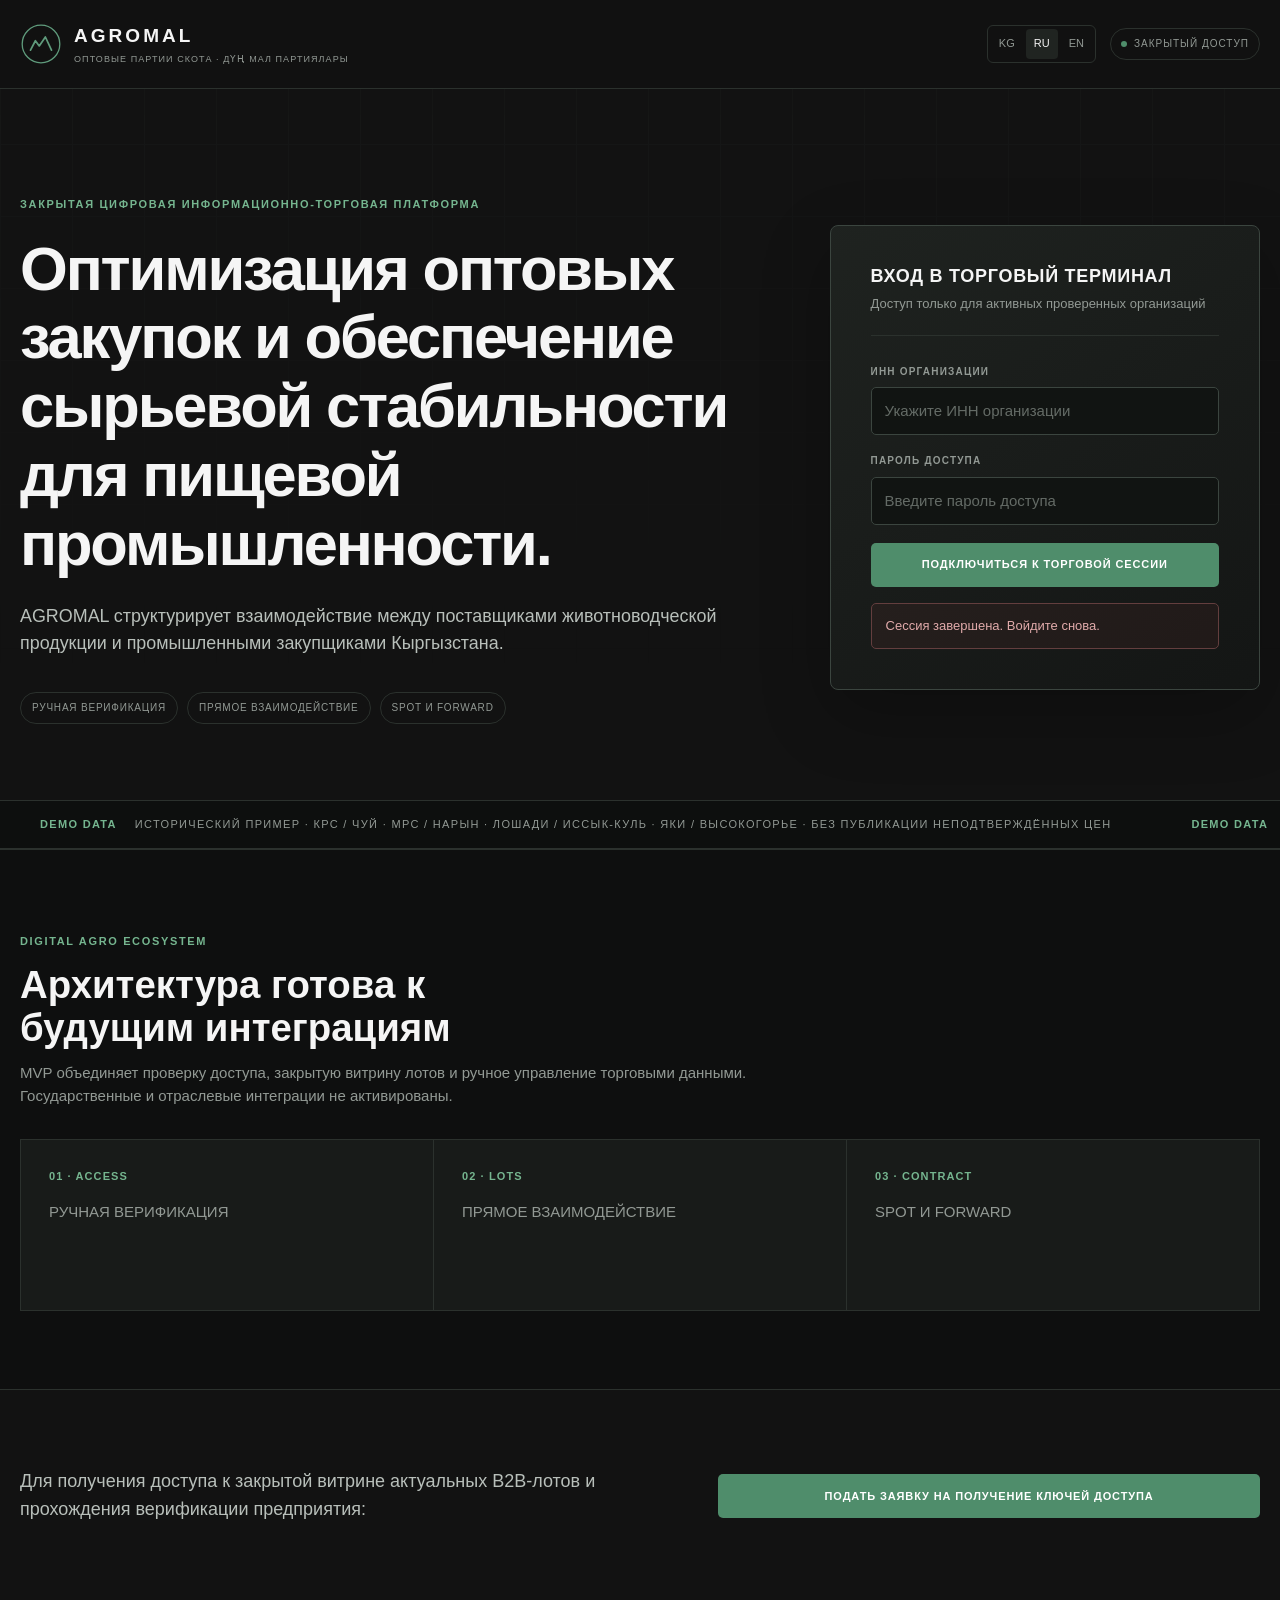
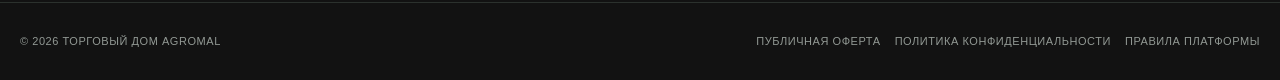
==== admin.html @ 6e50dde2 "Production-ready T3 baseline" ====
<!doctype html><html lang="ru"><head><meta charset="utf-8"><meta name="viewport" content="width=device-width,initial-scale=1,viewport-fit=cover"><meta name="robots" content="noindex,nofollow"><title>Управление платформой — AGROMAL</title><meta name="theme-color" content="#121212"><link rel="icon" href="./assets/img/logo.svg" type="image/svg+xml"><link rel="stylesheet" href="./assets/css/main.css"><link rel="stylesheet" href="./assets/css/admin.css"><script src="./assets/js/config.js"></script><script type="module" src="./assets/js/admin.js"></script></head><body>
<header class="site-header"><div class="shell site-header__inner"><a class="brand" href="./dashboard.html"><img src="./assets/img/logo.svg" alt="" width="42" height="42"><span><b class="brand__name">AGROMAL</b><small class="brand__tag" data-i18n="tagline"></small></span></a><div class="header-actions"><a class="button button--ghost button--small" href="./dashboard.html" data-i18n="lots"></a><nav class="lang-switch" aria-label="Язык интерфейса"><button type="button" data-lang="ky">KG</button><button type="button" data-lang="ru">RU</button><button type="button" data-lang="en">EN</button></nav><button class="button button--ghost button--small" type="button" data-logout data-i18n="logout"></button></div></div></header>
<main class="app-main"><div class="shell"><div class="app-title"><div><span class="micro" data-i18n="admin"></span><h1 data-i18n="adminTitle"></h1><p data-i18n="adminIntro"></p></div><div class="user-meta" id="user-meta"></div></div><div id="admin-notice" class="notice" role="status" aria-live="polite" hidden></div>
<div class="stack"><section class="split admin-section" aria-labelledby="lot-form-title"><form class="card" id="lot-form"><div class="card__title"><h2 id="lot-form-title" data-i18n="createLot"></h2></div><input type="hidden" id="lot-id"><div class="form-grid">
<div class="field"><label for="lot-number" data-i18n="lotNumber"></label><input id="lot-number" maxlength="30" required></div><div class="field"><label for="animal-type" data-i18n="animalType"></label><select id="animal-type" required><option value="" data-i18n="select"></option><option value="cattle" data-i18n="cattle"></option><option value="sheep" data-i18n="sheep"></option><option value="horse" data-i18n="horse"></option><option value="yak" data-i18n="yak"></option></select></div>
<div class="field"><label for="breed" data-i18n="breed"></label><input id="breed" maxlength="100" required></div><div class="field"><label for="region" data-i18n="region"></label><input id="region" maxlength="100" required></div><div class="field"><label for="quantity" data-i18n="quantity"></label><input id="quantity" type="number" min="1" max="100000" required></div><div class="field"><label for="weight" data-i18n="weight"></label><input id="weight" type="number" min="1" max="10000000" step="0.01" required></div><div class="field"><label for="feed-type" data-i18n="feed"></label><input id="feed-type" maxlength="100" required></div><div class="field"><label for="contract-type" data-i18n="contract"></label><select id="contract-type" required><option value="spot" data-i18n="spot"></option><option value="forward" data-i18n="forwardContract"></option></select></div><div class="field field--full"><label for="lot-status" data-i18n="status"></label><select id="lot-status"><option value="available" data-i18n="available"></option><option value="reserved" data-i18n="reserved"></option><option value="sold" data-i18n="sold"></option><option value="closed" data-i18n="closed"></option></select></div></div><div class="button-row"><button class="button" type="submit" id="lot-submit" data-i18n="createLot"></button><button class="button button--ghost" type="button" id="lot-cancel" data-i18n="cancel" hidden></button></div></form>
<div><div class="toolbar"><h2 data-i18n="lots"></h2></div><div class="table-wrap admin-table-wrap"><table class="admin-table"><thead><tr><th data-i18n="lotId"></th><th data-i18n="product"></th><th data-i18n="status"></th><th data-i18n="action"></th></tr></thead><tbody id="admin-lots"></tbody></table></div></div></section>
<section class="split admin-section" aria-labelledby="user-form-title"><form class="card" id="user-form"><div class="card__title"><h2 id="user-form-title" data-i18n="createUser"></h2></div><div class="field"><label for="company" data-i18n="company"></label><input id="company" maxlength="160" required></div><div class="field"><label for="inn" data-i18n="inn"></label><input id="inn" inputmode="numeric" minlength="8" maxlength="14" required></div><div class="field"><label for="full-name" data-i18n="fullName"></label><input id="full-name" maxlength="160" required></div><div class="field"><label for="user-role" data-i18n="role"></label><select id="user-role"><option value="buyer" data-i18n="buyer"></option><option value="admin" data-i18n="adminRole"></option></select></div><div class="field"><label for="temp-password" data-i18n="tempPassword"></label><input id="temp-password" type="password" minlength="12" maxlength="128" autocomplete="new-password" required></div><p class="notice" data-i18n="userHint"></p><button class="button button--wide" type="submit" data-i18n="createUser"></button></form>
<div><div class="toolbar"><h2 data-i18n="organizations"></h2></div><div class="table-wrap admin-table-wrap"><table class="admin-table"><thead><tr><th data-i18n="company"></th><th data-i18n="inn"></th><th data-i18n="emailLogin"></th><th data-i18n="orgStatus"></th><th data-i18n="role"></th><th data-i18n="action"></th></tr></thead><tbody id="organizations-body"></tbody></table></div></div></section></div></div></main><footer class="site-footer"><div class="shell footer__inner"><span>© 2026 ТОРГОВЫЙ ДОМ AGROMAL</span><span data-i18n="footerDocs"></span></div></footer></body></html>
---- assets/css/main.css ----
@import url("./components.css");

:root {
  color-scheme: dark;
  --bg: #121212;
  --bg-deep: #0d0f0e;
  --surface: #181b19;
  --surface-2: #202421;
  --border: #2b312d;
  --border-strong: #3b453f;
  --text: #f5f5f5;
  --muted: #929994;
  --accent: #4f8d6b;
  --accent-bright: #75b58f;
  --danger: #c66c6c;
  --warning: #c5a96a;
  --radius: 8px;
  --max: 1360px;
  font-family: Inter, -apple-system, BlinkMacSystemFont, "Segoe UI", sans-serif;
}
* { box-sizing: border-box; }
html { scroll-behavior: smooth; }
body { margin: 0; min-width: 320px; min-height: 100vh; background: var(--bg); color: var(--text); font-size: 15px; line-height: 1.55; -webkit-font-smoothing: antialiased; }
body::before { content: ""; position: fixed; inset: 0; pointer-events: none; opacity: .2; background-image: linear-gradient(to right, #2b312d 1px, transparent 1px), linear-gradient(to bottom, #2b312d 1px, transparent 1px); background-size: 72px 72px; mask-image: linear-gradient(to bottom, #000, transparent 75%); }
a { color: inherit; }
button, input, select { font: inherit; }
button, .button { min-height: 44px; }
button { color: inherit; }
img, svg { display: block; max-width: 100%; }
h1, h2, h3, p { margin-top: 0; }
h1, h2, h3 { line-height: 1.12; text-wrap: balance; }
:focus-visible { outline: 2px solid var(--accent-bright); outline-offset: 3px; }
[hidden] { display: none !important; }
.shell { position: relative; z-index: 1; width: min(calc(100% - 40px), var(--max)); margin-inline: auto; }
.site-header { position: relative; z-index: 10; border-bottom: 1px solid var(--border); background: rgba(18,18,18,.92); }
.site-header__inner { min-height: 88px; display: flex; align-items: center; justify-content: space-between; gap: 24px; }
.brand { display: flex; align-items: center; gap: 12px; text-decoration: none; }
.brand img { width: 42px; height: 42px; }
.brand__name { display: block; color: var(--text); font-size: 19px; font-weight: 700; letter-spacing: .16em; }
.brand__tag { display: block; margin-top: 3px; color: var(--muted); font-size: 9px; letter-spacing: .12em; }
.header-actions { display: flex; align-items: center; gap: 14px; }
.lang-switch { display: flex; gap: 3px; padding: 3px; border: 1px solid var(--border); border-radius: 6px; }
.lang-switch button { min-height: 30px; border: 0; border-radius: 4px; padding: 4px 8px; background: transparent; color: var(--muted); font-size: 11px; cursor: pointer; }
.lang-switch button.is-active { background: var(--surface-2); color: var(--text); }
.micro { color: var(--accent-bright); font-size: 11px; font-weight: 700; letter-spacing: .15em; text-transform: uppercase; }
.private-chip { border: 1px solid var(--border); border-radius: 999px; padding: 7px 10px; color: var(--muted); font-size: 10px; letter-spacing: .1em; }
.private-chip::before { content: ""; display: inline-block; width: 6px; height: 6px; margin-right: 7px; border-radius: 50%; background: var(--accent); }
.hero { padding: clamp(54px, 8vw, 112px) 0 76px; }
.hero__grid { display: grid; grid-template-columns: minmax(0, 1.15fr) minmax(360px, .7fr); align-items: center; gap: clamp(48px, 8vw, 120px); }
.hero h1 { max-width: 850px; margin: 20px 0 24px; font-size: clamp(2.3rem, 4.8vw, 4.6rem); font-weight: 560; letter-spacing: -.035em; }
.hero__lead { max-width: 700px; color: #b8bfba; font-size: clamp(1rem, 1.4vw, 1.2rem); }
.signal-list { display: flex; flex-wrap: wrap; gap: 9px; margin-top: 34px; }
.signal-list span { border: 1px solid var(--border); border-radius: 999px; padding: 7px 11px; color: var(--muted); font-size: 10px; letter-spacing: .08em; }
.panel { border: 1px solid var(--border-strong); border-radius: var(--radius); background: linear-gradient(145deg, rgba(32,36,33,.96), rgba(20,22,21,.98)); box-shadow: 0 24px 70px rgba(0,0,0,.24); }
.login-panel { padding: clamp(24px, 4vw, 40px); }
.panel__head { margin-bottom: 28px; padding-bottom: 20px; border-bottom: 1px solid var(--border); }
.panel__head h2 { margin-bottom: 8px; font-size: 18px; letter-spacing: .04em; }
.panel__head p { margin: 0; color: var(--muted); font-size: 13px; }
.section { padding: 78px 0; border-top: 1px solid var(--border); }
.section--muted { background: rgba(8,10,9,.36); }
.section__head { max-width: 780px; margin-bottom: 32px; }
.section__head h2 { margin: 12px 0; font-size: clamp(1.8rem, 3vw, 3rem); font-weight: 550; }
.section__head p { color: var(--muted); }
.ecosystem-grid { display: grid; grid-template-columns: repeat(3, 1fr); gap: 1px; background: var(--border); border: 1px solid var(--border); }
.ecosystem-grid article { min-height: 170px; padding: 28px; background: var(--surface); }
.ecosystem-grid strong { display: block; margin-bottom: 14px; color: var(--accent-bright); font-size: 11px; letter-spacing: .1em; }
.ecosystem-grid p { color: var(--muted); }
.cta-row { display: grid; grid-template-columns: 1.1fr .9fr; align-items: center; gap: 36px; }
.cta-row p { margin: 0; color: #b8bfba; font-size: 18px; }
.ticker { overflow: hidden; border-block: 1px solid var(--border); background: var(--bg-deep); }
.ticker__track { display: flex; width: max-content; animation: ticker 42s linear infinite; }
.ticker__item { padding: 15px 40px; color: var(--muted); font-size: 11px; letter-spacing: .12em; white-space: nowrap; }
.ticker__item b { margin-right: 18px; color: var(--accent-bright); }
@keyframes ticker { to { transform: translateX(-50%); } }
.site-footer { position: relative; z-index: 1; border-top: 1px solid var(--border); padding: 30px 0; color: var(--muted); }
.footer__inner { display: flex; justify-content: space-between; gap: 24px; font-size: 11px; letter-spacing: .05em; }
.footer__docs { display: flex; flex-wrap: wrap; gap: 14px; }
.footer__docs span { cursor: not-allowed; }
.app-main { padding: 54px 0 80px; }
.app-title { display: flex; align-items: end; justify-content: space-between; gap: 24px; margin-bottom: 34px; }
.app-title h1 { margin: 10px 0 8px; font-size: clamp(2rem, 4vw, 3.5rem); font-weight: 560; }
.app-title p { margin: 0; color: var(--muted); }
.user-meta { text-align: right; color: var(--muted); font-size: 12px; }
.stack { display: grid; gap: 24px; }
.split { display: grid; grid-template-columns: minmax(320px, .7fr) minmax(0, 1.3fr); gap: 24px; align-items: start; }
.card { border: 1px solid var(--border); border-radius: var(--radius); background: var(--surface); padding: 24px; }
.card__title { display: flex; justify-content: space-between; align-items: center; gap: 16px; margin-bottom: 22px; }
.card__title h2 { margin: 0; font-size: 16px; letter-spacing: .08em; }
.not-found { min-height: calc(100vh - 89px); display: grid; place-items: center; text-align: center; }
.not-found__code { color: var(--accent-bright); font-size: clamp(5rem, 15vw, 11rem); line-height: .8; font-weight: 600; letter-spacing: -.06em; }
.not-found h1 { margin: 28px 0 12px; }
.not-found p { color: var(--muted); }
@media (max-width: 900px) { .hero__grid, .cta-row, .split { grid-template-columns: 1fr; } .hero__grid { gap: 48px; } .ecosystem-grid { grid-template-columns: 1fr; } .user-meta { display: none; } }
@media (max-width: 600px) { .shell { width: min(calc(100% - 28px), var(--max)); } .site-header__inner { min-height: 76px; flex-wrap: wrap; padding-block: 12px; } .site-header .header-actions { width: 100%; justify-content: space-between; } .brand img { width: 36px; } .brand__name { font-size: 16px; } .brand__tag, .private-chip { display: none; } .header-actions { gap: 7px; } .hero { padding-top: 44px; } .hero h1 { font-size: clamp(2rem, 10vw, 3rem); } .login-panel { padding: 22px 18px; } .section { padding: 56px 0; } .footer__inner, .app-title { align-items: flex-start; flex-direction: column; } .card { padding: 18px 14px; } }
@media (prefers-reduced-motion: reduce) { *, *::before, *::after { scroll-behavior: auto !important; animation-duration: .01ms !important; animation-iteration-count: 1 !important; transition-duration: .01ms !important; } .ticker__track { animation: none; width: auto; } .ticker__item:nth-child(n+2) { display: none; } }
---- assets/css/admin.css ----
.admin-table td { min-width: 100px; }
.admin-table td:first-child { min-width: 170px; }
.admin-table .actions-cell { min-width: 170px; }
.admin-section { scroll-margin-top: 30px; }
@media (max-width: 760px) { .admin-table-wrap { border: 0; overflow: visible; background: transparent; } .admin-table, .admin-table tbody, .admin-table tr, .admin-table td { display: block; width: 100%; } .admin-table thead { display: none; } .admin-table tr { margin-bottom: 12px; border: 1px solid var(--border); border-radius: var(--radius); background: var(--surface); padding: 14px; } .admin-table td { display: grid; grid-template-columns: 110px 1fr; min-width: 0 !important; border: 0; padding: 6px 0; } .admin-table td::before { content: attr(data-label); color: var(--muted); font-size: 8px; letter-spacing: .08em; } .admin-table .actions-cell { display: flex; margin-top: 10px; } }
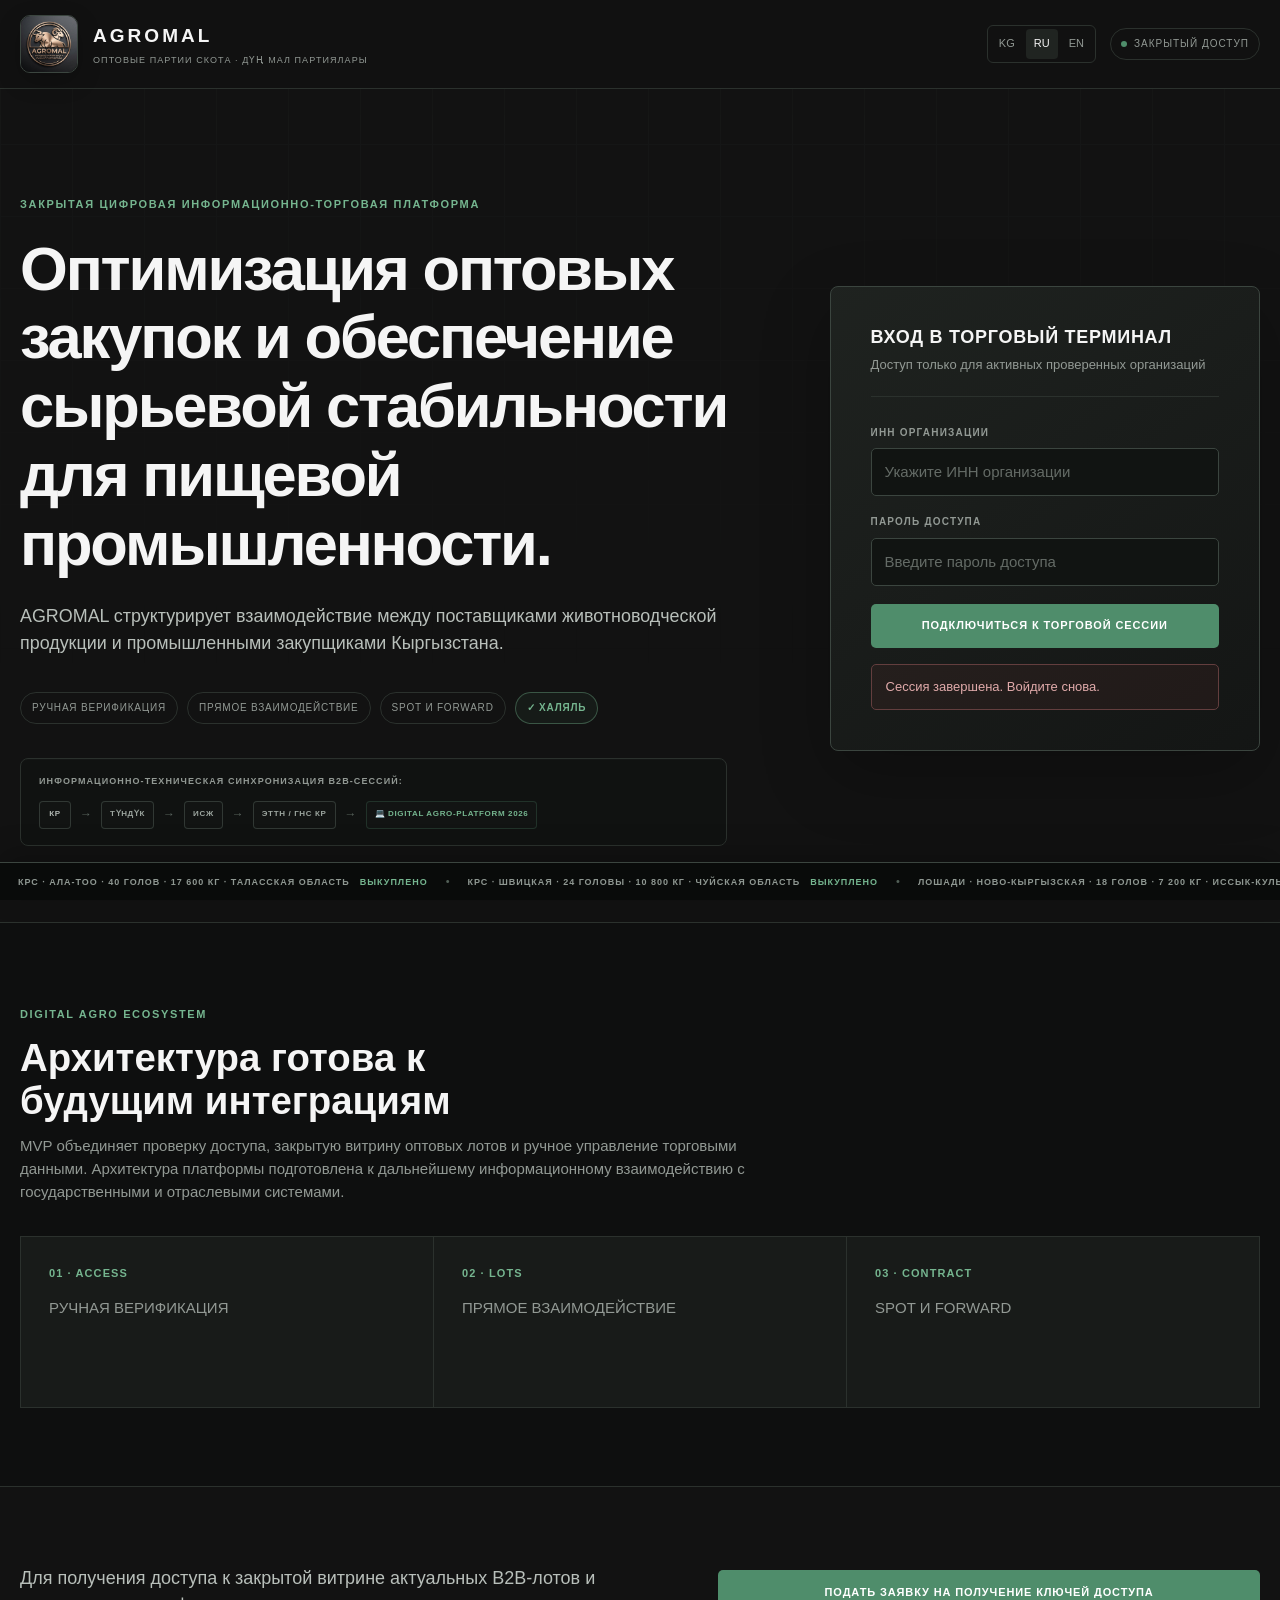
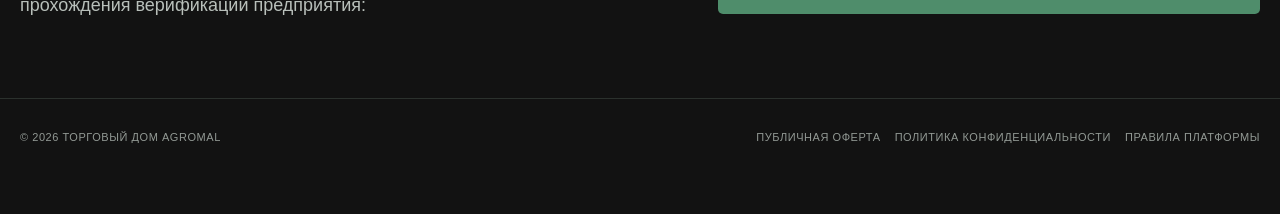
==== commit f1f6540e: "fix: unify branding and update dashboard UI" ====
--- a/admin.html
+++ b/admin.html
@@ -1,5 +1,11 @@
 <!doctype html><html lang="ru"><head><meta charset="utf-8"><meta name="viewport" content="width=device-width,initial-scale=1,viewport-fit=cover"><meta name="robots" content="noindex,nofollow"><title>Управление платформой — AGROMAL</title><meta name="theme-color" content="#121212"><link rel="icon" href="./assets/img/logo.svg" type="image/svg+xml"><link rel="stylesheet" href="./assets/css/main.css"><link rel="stylesheet" href="./assets/css/admin.css"><script src="./assets/js/config.js"></script><script type="module" src="./assets/js/admin.js"></script></head><body>
-<header class="site-header"><div class="shell site-header__inner"><a class="brand" href="./dashboard.html"><img src="./assets/img/logo.svg" alt="" width="42" height="42"><span><b class="brand__name">AGROMAL</b><small class="brand__tag" data-i18n="tagline"></small></span></a><div class="header-actions"><a class="button button--ghost button--small" href="./dashboard.html" data-i18n="lots"></a><nav class="lang-switch" aria-label="Язык интерфейса"><button type="button" data-lang="ky">KG</button><button type="button" data-lang="ru">RU</button><button type="button" data-lang="en">EN</button></nav><button class="button button--ghost button--small" type="button" data-logout data-i18n="logout"></button></div></div></header>
+<header class="site-header"><div class="shell site-header__inner"><a class="brand" href="./dashboard.html">
+  <img class="brand__logo" src="./assets/img/logo.jfif" alt="">
+  <span class="brand__copy">
+    <b class="brand__name">AGROMAL</b>
+    <small class="brand__tag" data-i18n="tagline"></small>
+  </span>
+</a><div class="header-actions"><a class="button button--ghost button--small" href="./dashboard.html" data-i18n="lots"></a><nav class="lang-switch" aria-label="Язык интерфейса"><button type="button" data-lang="ky">KG</button><button type="button" data-lang="ru">RU</button><button type="button" data-lang="en">EN</button></nav><button class="button button--ghost button--small" type="button" data-logout data-i18n="logout"></button></div></div></header>
 <main class="app-main"><div class="shell"><div class="app-title"><div><span class="micro" data-i18n="admin"></span><h1 data-i18n="adminTitle"></h1><p data-i18n="adminIntro"></p></div><div class="user-meta" id="user-meta"></div></div><div id="admin-notice" class="notice" role="status" aria-live="polite" hidden></div>
 <div class="stack"><section class="split admin-section" aria-labelledby="lot-form-title"><form class="card" id="lot-form"><div class="card__title"><h2 id="lot-form-title" data-i18n="createLot"></h2></div><input type="hidden" id="lot-id"><div class="form-grid">
 <div class="field"><label for="lot-number" data-i18n="lotNumber"></label><input id="lot-number" maxlength="30" required></div><div class="field"><label for="animal-type" data-i18n="animalType"></label><select id="animal-type" required><option value="" data-i18n="select"></option><option value="cattle" data-i18n="cattle"></option><option value="sheep" data-i18n="sheep"></option><option value="horse" data-i18n="horse"></option><option value="yak" data-i18n="yak"></option></select></div>
--- a/assets/css/main.css
+++ b/assets/css/main.css
@@ -16,80 +16,764 @@
   --warning: #c5a96a;
   --radius: 8px;
   --max: 1360px;
+  --ticker-height: 38px;
+
   font-family: Inter, -apple-system, BlinkMacSystemFont, "Segoe UI", sans-serif;
 }
-* { box-sizing: border-box; }
-html { scroll-behavior: smooth; }
-body { margin: 0; min-width: 320px; min-height: 100vh; background: var(--bg); color: var(--text); font-size: 15px; line-height: 1.55; -webkit-font-smoothing: antialiased; }
-body::before { content: ""; position: fixed; inset: 0; pointer-events: none; opacity: .2; background-image: linear-gradient(to right, #2b312d 1px, transparent 1px), linear-gradient(to bottom, #2b312d 1px, transparent 1px); background-size: 72px 72px; mask-image: linear-gradient(to bottom, #000, transparent 75%); }
-a { color: inherit; }
-button, input, select { font: inherit; }
-button, .button { min-height: 44px; }
-button { color: inherit; }
-img, svg { display: block; max-width: 100%; }
-h1, h2, h3, p { margin-top: 0; }
-h1, h2, h3 { line-height: 1.12; text-wrap: balance; }
-:focus-visible { outline: 2px solid var(--accent-bright); outline-offset: 3px; }
-[hidden] { display: none !important; }
-.shell { position: relative; z-index: 1; width: min(calc(100% - 40px), var(--max)); margin-inline: auto; }
-.site-header { position: relative; z-index: 10; border-bottom: 1px solid var(--border); background: rgba(18,18,18,.92); }
-.site-header__inner { min-height: 88px; display: flex; align-items: center; justify-content: space-between; gap: 24px; }
-.brand { display: flex; align-items: center; gap: 12px; text-decoration: none; }
-.brand img { width: 42px; height: 42px; }
-.brand__name { display: block; color: var(--text); font-size: 19px; font-weight: 700; letter-spacing: .16em; }
-.brand__tag { display: block; margin-top: 3px; color: var(--muted); font-size: 9px; letter-spacing: .12em; }
-.header-actions { display: flex; align-items: center; gap: 14px; }
-.lang-switch { display: flex; gap: 3px; padding: 3px; border: 1px solid var(--border); border-radius: 6px; }
-.lang-switch button { min-height: 30px; border: 0; border-radius: 4px; padding: 4px 8px; background: transparent; color: var(--muted); font-size: 11px; cursor: pointer; }
-.lang-switch button.is-active { background: var(--surface-2); color: var(--text); }
-.micro { color: var(--accent-bright); font-size: 11px; font-weight: 700; letter-spacing: .15em; text-transform: uppercase; }
-.private-chip { border: 1px solid var(--border); border-radius: 999px; padding: 7px 10px; color: var(--muted); font-size: 10px; letter-spacing: .1em; }
-.private-chip::before { content: ""; display: inline-block; width: 6px; height: 6px; margin-right: 7px; border-radius: 50%; background: var(--accent); }
-.hero { padding: clamp(54px, 8vw, 112px) 0 76px; }
-.hero__grid { display: grid; grid-template-columns: minmax(0, 1.15fr) minmax(360px, .7fr); align-items: center; gap: clamp(48px, 8vw, 120px); }
-.hero h1 { max-width: 850px; margin: 20px 0 24px; font-size: clamp(2.3rem, 4.8vw, 4.6rem); font-weight: 560; letter-spacing: -.035em; }
-.hero__lead { max-width: 700px; color: #b8bfba; font-size: clamp(1rem, 1.4vw, 1.2rem); }
-.signal-list { display: flex; flex-wrap: wrap; gap: 9px; margin-top: 34px; }
-.signal-list span { border: 1px solid var(--border); border-radius: 999px; padding: 7px 11px; color: var(--muted); font-size: 10px; letter-spacing: .08em; }
-.panel { border: 1px solid var(--border-strong); border-radius: var(--radius); background: linear-gradient(145deg, rgba(32,36,33,.96), rgba(20,22,21,.98)); box-shadow: 0 24px 70px rgba(0,0,0,.24); }
-.login-panel { padding: clamp(24px, 4vw, 40px); }
-.panel__head { margin-bottom: 28px; padding-bottom: 20px; border-bottom: 1px solid var(--border); }
-.panel__head h2 { margin-bottom: 8px; font-size: 18px; letter-spacing: .04em; }
-.panel__head p { margin: 0; color: var(--muted); font-size: 13px; }
-.section { padding: 78px 0; border-top: 1px solid var(--border); }
-.section--muted { background: rgba(8,10,9,.36); }
-.section__head { max-width: 780px; margin-bottom: 32px; }
-.section__head h2 { margin: 12px 0; font-size: clamp(1.8rem, 3vw, 3rem); font-weight: 550; }
-.section__head p { color: var(--muted); }
-.ecosystem-grid { display: grid; grid-template-columns: repeat(3, 1fr); gap: 1px; background: var(--border); border: 1px solid var(--border); }
-.ecosystem-grid article { min-height: 170px; padding: 28px; background: var(--surface); }
-.ecosystem-grid strong { display: block; margin-bottom: 14px; color: var(--accent-bright); font-size: 11px; letter-spacing: .1em; }
-.ecosystem-grid p { color: var(--muted); }
-.cta-row { display: grid; grid-template-columns: 1.1fr .9fr; align-items: center; gap: 36px; }
-.cta-row p { margin: 0; color: #b8bfba; font-size: 18px; }
-.ticker { overflow: hidden; border-block: 1px solid var(--border); background: var(--bg-deep); }
-.ticker__track { display: flex; width: max-content; animation: ticker 42s linear infinite; }
-.ticker__item { padding: 15px 40px; color: var(--muted); font-size: 11px; letter-spacing: .12em; white-space: nowrap; }
-.ticker__item b { margin-right: 18px; color: var(--accent-bright); }
-@keyframes ticker { to { transform: translateX(-50%); } }
-.site-footer { position: relative; z-index: 1; border-top: 1px solid var(--border); padding: 30px 0; color: var(--muted); }
-.footer__inner { display: flex; justify-content: space-between; gap: 24px; font-size: 11px; letter-spacing: .05em; }
-.footer__docs { display: flex; flex-wrap: wrap; gap: 14px; }
-.footer__docs span { cursor: not-allowed; }
-.app-main { padding: 54px 0 80px; }
-.app-title { display: flex; align-items: end; justify-content: space-between; gap: 24px; margin-bottom: 34px; }
-.app-title h1 { margin: 10px 0 8px; font-size: clamp(2rem, 4vw, 3.5rem); font-weight: 560; }
-.app-title p { margin: 0; color: var(--muted); }
-.user-meta { text-align: right; color: var(--muted); font-size: 12px; }
-.stack { display: grid; gap: 24px; }
-.split { display: grid; grid-template-columns: minmax(320px, .7fr) minmax(0, 1.3fr); gap: 24px; align-items: start; }
-.card { border: 1px solid var(--border); border-radius: var(--radius); background: var(--surface); padding: 24px; }
-.card__title { display: flex; justify-content: space-between; align-items: center; gap: 16px; margin-bottom: 22px; }
-.card__title h2 { margin: 0; font-size: 16px; letter-spacing: .08em; }
-.not-found { min-height: calc(100vh - 89px); display: grid; place-items: center; text-align: center; }
-.not-found__code { color: var(--accent-bright); font-size: clamp(5rem, 15vw, 11rem); line-height: .8; font-weight: 600; letter-spacing: -.06em; }
-.not-found h1 { margin: 28px 0 12px; }
-.not-found p { color: var(--muted); }
-@media (max-width: 900px) { .hero__grid, .cta-row, .split { grid-template-columns: 1fr; } .hero__grid { gap: 48px; } .ecosystem-grid { grid-template-columns: 1fr; } .user-meta { display: none; } }
-@media (max-width: 600px) { .shell { width: min(calc(100% - 28px), var(--max)); } .site-header__inner { min-height: 76px; flex-wrap: wrap; padding-block: 12px; } .site-header .header-actions { width: 100%; justify-content: space-between; } .brand img { width: 36px; } .brand__name { font-size: 16px; } .brand__tag, .private-chip { display: none; } .header-actions { gap: 7px; } .hero { padding-top: 44px; } .hero h1 { font-size: clamp(2rem, 10vw, 3rem); } .login-panel { padding: 22px 18px; } .section { padding: 56px 0; } .footer__inner, .app-title { align-items: flex-start; flex-direction: column; } .card { padding: 18px 14px; } }
-@media (prefers-reduced-motion: reduce) { *, *::before, *::after { scroll-behavior: auto !important; animation-duration: .01ms !important; animation-iteration-count: 1 !important; transition-duration: .01ms !important; } .ticker__track { animation: none; width: auto; } .ticker__item:nth-child(n+2) { display: none; } }
+
+* {
+  box-sizing: border-box;
+}
+
+html {
+  scroll-behavior: smooth;
+}
+
+body {
+  margin: 0;
+  min-width: 320px;
+  min-height: 100vh;
+  padding-bottom: calc(var(--ticker-height) + env(safe-area-inset-bottom));
+  background: var(--bg);
+  color: var(--text);
+  font-size: 15px;
+  line-height: 1.55;
+  -webkit-font-smoothing: antialiased;
+}
+
+body::before {
+  content: "";
+  position: fixed;
+  inset: 0;
+  pointer-events: none;
+  opacity: .2;
+  background-image:
+    linear-gradient(to right, #2b312d 1px, transparent 1px),
+    linear-gradient(to bottom, #2b312d 1px, transparent 1px);
+  background-size: 72px 72px;
+  mask-image: linear-gradient(to bottom, #000, transparent 75%);
+}
+
+a {
+  color: inherit;
+}
+
+button,
+input,
+select {
+  font: inherit;
+}
+
+button,
+.button {
+  min-height: 44px;
+}
+
+button {
+  color: inherit;
+}
+
+img,
+svg {
+  display: block;
+  max-width: 100%;
+}
+
+h1,
+h2,
+h3,
+p {
+  margin-top: 0;
+}
+
+h1,
+h2,
+h3 {
+  line-height: 1.12;
+  text-wrap: balance;
+}
+
+:focus-visible {
+  outline: 2px solid var(--accent-bright);
+  outline-offset: 3px;
+}
+
+[hidden] {
+  display: none !important;
+}
+
+.shell {
+  position: relative;
+  z-index: 1;
+  width: min(calc(100% - 40px), var(--max));
+  margin-inline: auto;
+}
+
+/* HEADER */
+
+.site-header {
+  position: relative;
+  z-index: 10;
+  border-bottom: 1px solid var(--border);
+  background: rgba(18, 18, 18, .92);
+  backdrop-filter: blur(12px);
+}
+
+.site-header__inner {
+  min-height: 88px;
+  display: flex;
+  align-items: center;
+  justify-content: space-between;
+  gap: 24px;
+}
+
+.brand {
+  display: flex;
+  align-items: center;
+  gap: 15px;
+  text-decoration: none;
+}
+
+.brand__logo {
+  width: 58px;
+  height: 58px;
+  flex: 0 0 58px;
+  object-fit: cover;
+  border-radius: 10px;
+  border: 1px solid var(--border-strong);
+  background: var(--surface-2);
+  padding: 0;
+  box-shadow: 0 8px 24px rgba(0, 0, 0, .20);
+}
+.brand__copy {
+  display: block;
+}
+
+.brand__name {
+  display: block;
+  color: var(--text);
+  font-size: 19px;
+  font-weight: 700;
+  letter-spacing: .16em;
+}
+
+.brand__tag {
+  display: block;
+  margin-top: 4px;
+  max-width: 340px;
+  color: var(--muted);
+  font-size: 9px;
+  letter-spacing: .12em;
+  line-height: 1.4;
+  text-transform: uppercase;
+}
+
+.header-actions {
+  display: flex;
+  align-items: center;
+  gap: 14px;
+}
+
+.lang-switch {
+  display: flex;
+  gap: 3px;
+  padding: 3px;
+  border: 1px solid var(--border);
+  border-radius: 6px;
+}
+
+.lang-switch button {
+  min-height: 30px;
+  border: 0;
+  border-radius: 4px;
+  padding: 4px 8px;
+  background: transparent;
+  color: var(--muted);
+  font-size: 11px;
+  cursor: pointer;
+}
+
+.lang-switch button.is-active {
+  background: var(--surface-2);
+  color: var(--text);
+}
+
+.micro {
+  color: var(--accent-bright);
+  font-size: 11px;
+  font-weight: 700;
+  letter-spacing: .15em;
+  text-transform: uppercase;
+}
+
+.private-chip {
+  border: 1px solid var(--border);
+  border-radius: 999px;
+  padding: 7px 10px;
+  color: var(--muted);
+  font-size: 10px;
+  letter-spacing: .1em;
+}
+
+.private-chip::before {
+  content: "";
+  display: inline-block;
+  width: 6px;
+  height: 6px;
+  margin-right: 7px;
+  border-radius: 50%;
+  background: var(--accent);
+}
+
+/* HERO */
+
+.hero {
+  padding: clamp(54px, 8vw, 112px) 0 76px;
+}
+
+.hero__grid {
+  display: grid;
+  grid-template-columns: minmax(0, 1.15fr) minmax(360px, .7fr);
+  align-items: center;
+  gap: clamp(48px, 8vw, 120px);
+}
+
+.hero h1 {
+  max-width: 850px;
+  margin: 20px 0 24px;
+  font-size: clamp(2.3rem, 4.8vw, 4.6rem);
+  font-weight: 560;
+  letter-spacing: -.035em;
+}
+
+.hero__lead {
+  max-width: 700px;
+  color: #b8bfba;
+  font-size: clamp(1rem, 1.4vw, 1.2rem);
+}
+
+.signal-list {
+  display: flex;
+  flex-wrap: wrap;
+  gap: 9px;
+  margin-top: 34px;
+}
+
+.signal-list span {
+  border: 1px solid var(--border);
+  border-radius: 999px;
+  padding: 7px 11px;
+  color: var(--muted);
+  font-size: 10px;
+  letter-spacing: .08em;
+}
+
+.signal-list .halal-marker {
+  border-color: rgba(117, 181, 143, .38);
+  background: rgba(79, 141, 107, .08);
+  color: var(--accent-bright);
+  font-weight: 700;
+}
+
+/* GOVERNMENT / SYNC PANEL */
+
+.sync-strip {
+  margin-top: 34px;
+  border: 1px solid var(--border);
+  border-radius: var(--radius);
+  padding: 16px 18px;
+  background: rgba(17, 20, 18, .74);
+  box-shadow: inset 0 1px 0 rgba(255, 255, 255, .015);
+}
+
+.sync-strip__title {
+  margin: 0 0 12px;
+  color: var(--muted);
+  font-size: 9px;
+  font-weight: 700;
+  letter-spacing: .12em;
+  text-transform: uppercase;
+}
+
+.sync-strip__flow {
+  display: flex;
+  align-items: center;
+  flex-wrap: wrap;
+  gap: 9px;
+}
+
+.sync-mark {
+  display: inline-flex;
+  align-items: center;
+  min-height: 28px;
+  border: 1px solid rgba(59, 69, 63, .75);
+  border-radius: 4px;
+  padding: 5px 8px;
+  color: #9ca59f;
+  background: rgba(255, 255, 255, .01);
+  font-size: 8px;
+  font-weight: 700;
+  letter-spacing: .08em;
+  white-space: nowrap;
+}
+
+.sync-mark--emblem {
+  color: #b1b7b3;
+  min-width: 32px;
+  justify-content: center;
+}
+
+.sync-mark--platform {
+  color: var(--accent-bright);
+  border-color: rgba(79, 141, 107, .25);
+}
+
+.sync-arrow {
+  color: #59645d;
+  font-size: 12px;
+}
+
+/* PANEL */
+
+.panel {
+  border: 1px solid var(--border-strong);
+  border-radius: var(--radius);
+  background: linear-gradient(145deg, rgba(32, 36, 33, .96), rgba(20, 22, 21, .98));
+  box-shadow: 0 24px 70px rgba(0, 0, 0, .24);
+}
+
+.login-panel {
+  padding: clamp(24px, 4vw, 40px);
+}
+
+.panel__head {
+  margin-bottom: 28px;
+  padding-bottom: 20px;
+  border-bottom: 1px solid var(--border);
+}
+
+.panel__head h2 {
+  margin-bottom: 8px;
+  font-size: 18px;
+  letter-spacing: .04em;
+}
+
+.panel__head p {
+  margin: 0;
+  color: var(--muted);
+  font-size: 13px;
+}
+
+/* SECTIONS */
+
+.section {
+  padding: 78px 0;
+  border-top: 1px solid var(--border);
+}
+
+.section--muted {
+  background: rgba(8, 10, 9, .36);
+}
+
+.section__head {
+  max-width: 780px;
+  margin-bottom: 32px;
+}
+
+.section__head h2 {
+  margin: 12px 0;
+  font-size: clamp(1.8rem, 3vw, 3rem);
+  font-weight: 550;
+}
+
+.section__head p {
+  color: var(--muted);
+}
+
+.ecosystem-grid {
+  display: grid;
+  grid-template-columns: repeat(3, 1fr);
+  gap: 1px;
+  background: var(--border);
+  border: 1px solid var(--border);
+}
+
+.ecosystem-grid article {
+  min-height: 170px;
+  padding: 28px;
+  background: var(--surface);
+}
+
+.ecosystem-grid strong {
+  display: block;
+  margin-bottom: 14px;
+  color: var(--accent-bright);
+  font-size: 11px;
+  letter-spacing: .1em;
+}
+
+.ecosystem-grid p {
+  color: var(--muted);
+}
+
+.cta-row {
+  display: grid;
+  grid-template-columns: 1.1fr .9fr;
+  align-items: center;
+  gap: 36px;
+}
+
+.cta-row p {
+  margin: 0;
+  color: #b8bfba;
+  font-size: 18px;
+}
+
+/* FIXED TRADING TICKER */
+
+.trade-ticker {
+  position: fixed;
+  z-index: 999;
+  left: 0;
+  right: 0;
+  bottom: 0;
+  height: calc(var(--ticker-height) + env(safe-area-inset-bottom));
+  padding-bottom: env(safe-area-inset-bottom);
+  overflow: hidden;
+  border-top: 1px solid var(--border-strong);
+  background: rgba(10, 12, 11, .97);
+  box-shadow: 0 -8px 30px rgba(0, 0, 0, .22);
+  backdrop-filter: blur(10px);
+}
+
+.trade-ticker__viewport {
+  width: 100%;
+  height: 100%;
+  overflow: hidden;
+}
+
+.trade-ticker__track {
+  display: flex;
+  width: max-content;
+  min-width: max-content;
+  height: var(--ticker-height);
+  will-change: transform;
+  animation: tradeTicker 68s linear infinite;
+}
+
+.trade-ticker__sequence {
+  display: flex;
+  align-items: center;
+  flex: 0 0 auto;
+  min-height: var(--ticker-height);
+}
+
+.trade-ticker__item {
+  display: inline-flex;
+  align-items: center;
+  gap: 10px;
+  padding: 0 18px;
+  color: #8f9892;
+  font-size: 9px;
+  font-weight: 650;
+  letter-spacing: .11em;
+  line-height: 1;
+  white-space: nowrap;
+}
+
+.trade-ticker__item strong {
+  color: var(--accent-bright);
+  font-weight: 800;
+}
+
+.trade-ticker__separator {
+  color: #526057;
+  font-size: 11px;
+}
+
+@keyframes tradeTicker {
+  from {
+    transform: translate3d(0, 0, 0);
+  }
+
+  to {
+    transform: translate3d(-50%, 0, 0);
+  }
+}
+
+/* FOOTER */
+
+.site-footer {
+  position: relative;
+  z-index: 1;
+  border-top: 1px solid var(--border);
+  padding: 30px 0;
+  color: var(--muted);
+}
+
+.footer__inner {
+  display: flex;
+  justify-content: space-between;
+  gap: 24px;
+  font-size: 11px;
+  letter-spacing: .05em;
+}
+
+.footer__docs {
+  display: flex;
+  flex-wrap: wrap;
+  gap: 14px;
+}
+
+.footer__docs span {
+  cursor: not-allowed;
+}
+
+/* OTHER PAGES */
+
+.app-main {
+  padding: 54px 0 80px;
+}
+
+.app-title {
+  display: flex;
+  align-items: end;
+  justify-content: space-between;
+  gap: 24px;
+  margin-bottom: 34px;
+}
+
+.app-title h1 {
+  margin: 10px 0 8px;
+  font-size: clamp(2rem, 4vw, 3.5rem);
+  font-weight: 560;
+}
+
+.app-title p {
+  margin: 0;
+  color: var(--muted);
+}
+
+.user-meta {
+  text-align: right;
+  color: var(--muted);
+  font-size: 12px;
+}
+
+.stack {
+  display: grid;
+  gap: 24px;
+}
+
+.split {
+  display: grid;
+  grid-template-columns: minmax(320px, .7fr) minmax(0, 1.3fr);
+  gap: 24px;
+  align-items: start;
+}
+
+.card {
+  border: 1px solid var(--border);
+  border-radius: var(--radius);
+  background: var(--surface);
+  padding: 24px;
+}
+
+.card__title {
+  display: flex;
+  justify-content: space-between;
+  align-items: center;
+  gap: 16px;
+  margin-bottom: 22px;
+}
+
+.card__title h2 {
+  margin: 0;
+  font-size: 16px;
+  letter-spacing: .08em;
+}
+
+.not-found {
+  min-height: calc(100vh - 89px);
+  display: grid;
+  place-items: center;
+  text-align: center;
+}
+
+.not-found__code {
+  color: var(--accent-bright);
+  font-size: clamp(5rem, 15vw, 11rem);
+  line-height: .8;
+  font-weight: 600;
+  letter-spacing: -.06em;
+}
+
+.not-found h1 {
+  margin: 28px 0 12px;
+}
+
+.not-found p {
+  color: var(--muted);
+}
+
+/* TABLE / OTHER SHARED */
+
+@media (max-width: 900px) {
+  .hero__grid,
+  .cta-row,
+  .split {
+    grid-template-columns: 1fr;
+  }
+
+  .hero__grid {
+    gap: 48px;
+  }
+
+  .ecosystem-grid {
+    grid-template-columns: 1fr;
+  }
+
+  .user-meta {
+    display: none;
+  }
+
+  .sync-strip__flow {
+    gap: 7px;
+  }
+}
+
+@media (max-width: 600px) {
+  :root {
+    --ticker-height: 42px;
+  }
+
+  .shell {
+    width: min(calc(100% - 28px), var(--max));
+  }
+
+  .site-header__inner {
+    min-height: 76px;
+    flex-wrap: wrap;
+    padding-block: 12px;
+  }
+
+  .site-header .header-actions {
+    width: 100%;
+    justify-content: space-between;
+  }
+
+  .brand {
+    gap: 11px;
+  }
+
+  .brand__logo {
+    width: 54px;
+    height: 54px;
+    flex-basis: 54px;
+  }
+
+  .brand__name {
+    font-size: 16px;
+  }
+
+  .brand__tag {
+    display: block;
+    max-width: 240px;
+    font-size: 7px;
+  }
+
+  .private-chip {
+    display: none;
+  }
+
+  .header-actions {
+    gap: 7px;
+  }
+
+  .hero {
+    padding-top: 44px;
+  }
+
+  .hero h1 {
+    font-size: clamp(2rem, 10vw, 3rem);
+  }
+
+  .login-panel {
+    padding: 22px 18px;
+  }
+
+  .section {
+    padding: 56px 0;
+  }
+
+  .footer__inner,
+  .app-title {
+    align-items: flex-start;
+    flex-direction: column;
+  }
+
+  .sync-strip {
+    padding: 14px;
+  }
+
+  .sync-strip__flow {
+    display: grid;
+    grid-template-columns: auto auto auto;
+    gap: 6px;
+  }
+
+  .sync-arrow {
+    display: none;
+  }
+
+  .sync-mark {
+    width: 100%;
+    justify-content: center;
+    min-width: 0;
+    overflow: hidden;
+    text-overflow: ellipsis;
+  }
+
+  .sync-mark--platform {
+    grid-column: 1 / -1;
+  }
+
+  .trade-ticker__track {
+    animation-duration: 118s;
+  }
+
+  .trade-ticker__item {
+    padding-inline: 13px;
+    font-size: 8px;
+    letter-spacing: .09em;
+  }
+
+  .trade-ticker__separator {
+    font-size: 10px;
+  }
+}
+
+@media (prefers-reduced-motion: reduce) {
+  *,
+  *::before,
+  *::after {
+    scroll-behavior: auto !important;
+    transition-duration: .01ms !important;
+  }
+
+  .trade-ticker__track {
+    animation: none;
+    transform: translate3d(0, 0, 0);
+  }
+}
+@media (max-width: 600px) {
+  .brand__logo {
+    width: 46px;
+    height: 46px;
+    flex-basis: 46px;
+    border-radius: 8px;
+  }
+}
+.user-meta {
+  display: none !important;
+}
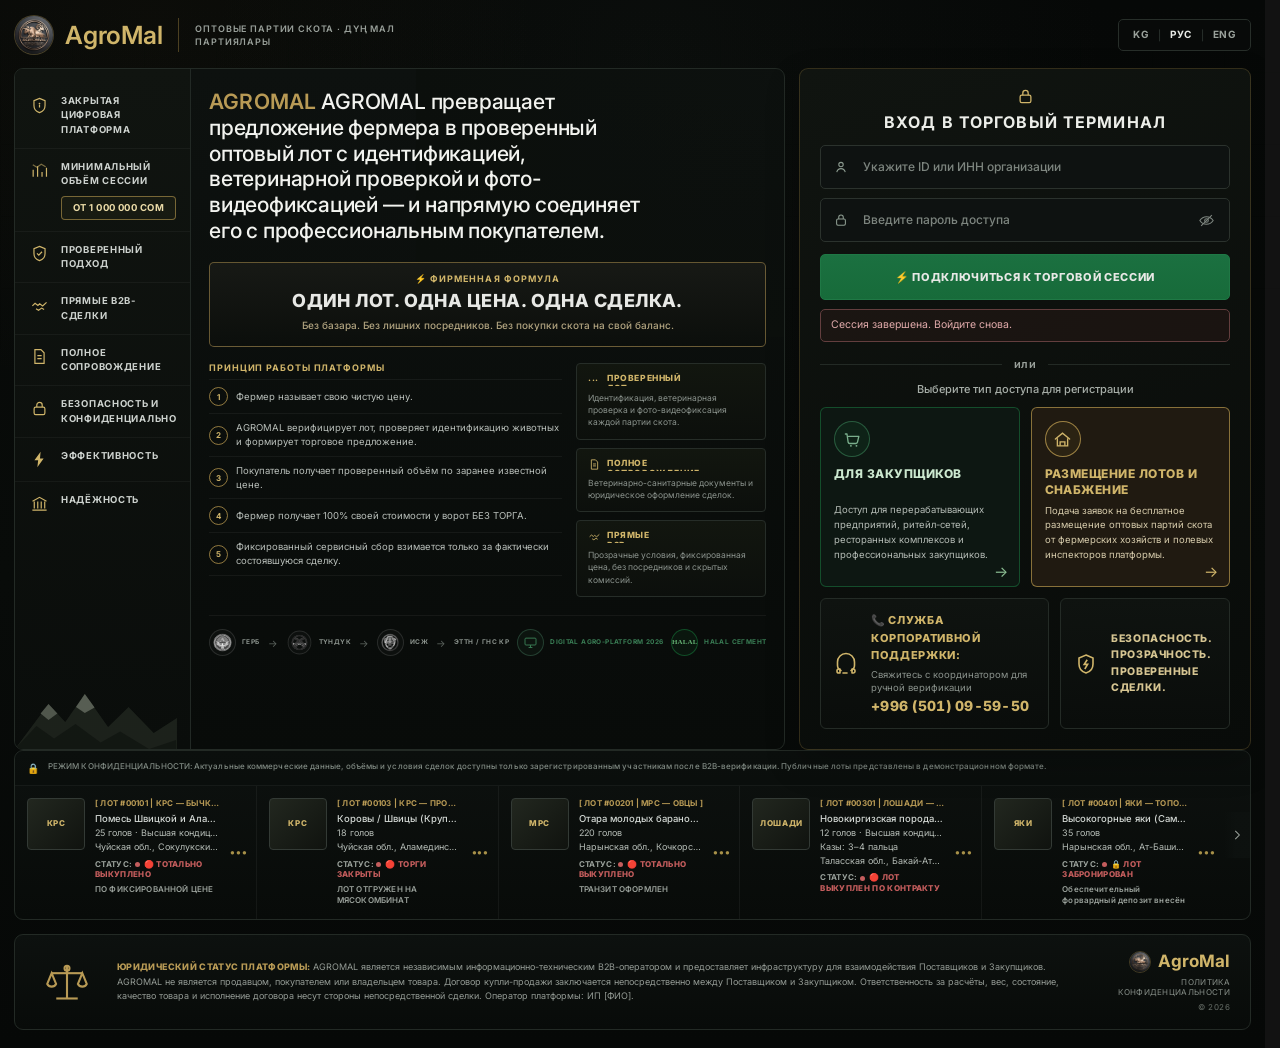
==== commit 8d5ee63a: "Fix mobile layout and restore responsive i18n behavior" ====
--- a/admin.html
+++ b/admin.html
@@ -1,15 +1,636 @@
-<!doctype html><html lang="ru"><head><meta charset="utf-8"><meta name="viewport" content="width=device-width,initial-scale=1,viewport-fit=cover"><meta name="robots" content="noindex,nofollow"><title>Управление платформой — AGROMAL</title><meta name="theme-color" content="#121212"><link rel="icon" href="./assets/img/logo.svg" type="image/svg+xml"><link rel="stylesheet" href="./assets/css/main.css"><link rel="stylesheet" href="./assets/css/admin.css"><script src="./assets/js/config.js"></script><script type="module" src="./assets/js/admin.js"></script></head><body>
-<header class="site-header"><div class="shell site-header__inner"><a class="brand" href="./dashboard.html">
-  <img class="brand__logo" src="./assets/img/logo.jfif" alt="">
-  <span class="brand__copy">
-    <b class="brand__name">AGROMAL</b>
-    <small class="brand__tag" data-i18n="tagline"></small>
-  </span>
-</a><div class="header-actions"><a class="button button--ghost button--small" href="./dashboard.html" data-i18n="lots"></a><nav class="lang-switch" aria-label="Язык интерфейса"><button type="button" data-lang="ky">KG</button><button type="button" data-lang="ru">RU</button><button type="button" data-lang="en">EN</button></nav><button class="button button--ghost button--small" type="button" data-logout data-i18n="logout"></button></div></div></header>
-<main class="app-main"><div class="shell"><div class="app-title"><div><span class="micro" data-i18n="admin"></span><h1 data-i18n="adminTitle"></h1><p data-i18n="adminIntro"></p></div><div class="user-meta" id="user-meta"></div></div><div id="admin-notice" class="notice" role="status" aria-live="polite" hidden></div>
-<div class="stack"><section class="split admin-section" aria-labelledby="lot-form-title"><form class="card" id="lot-form"><div class="card__title"><h2 id="lot-form-title" data-i18n="createLot"></h2></div><input type="hidden" id="lot-id"><div class="form-grid">
-<div class="field"><label for="lot-number" data-i18n="lotNumber"></label><input id="lot-number" maxlength="30" required></div><div class="field"><label for="animal-type" data-i18n="animalType"></label><select id="animal-type" required><option value="" data-i18n="select"></option><option value="cattle" data-i18n="cattle"></option><option value="sheep" data-i18n="sheep"></option><option value="horse" data-i18n="horse"></option><option value="yak" data-i18n="yak"></option></select></div>
-<div class="field"><label for="breed" data-i18n="breed"></label><input id="breed" maxlength="100" required></div><div class="field"><label for="region" data-i18n="region"></label><input id="region" maxlength="100" required></div><div class="field"><label for="quantity" data-i18n="quantity"></label><input id="quantity" type="number" min="1" max="100000" required></div><div class="field"><label for="weight" data-i18n="weight"></label><input id="weight" type="number" min="1" max="10000000" step="0.01" required></div><div class="field"><label for="feed-type" data-i18n="feed"></label><input id="feed-type" maxlength="100" required></div><div class="field"><label for="contract-type" data-i18n="contract"></label><select id="contract-type" required><option value="spot" data-i18n="spot"></option><option value="forward" data-i18n="forwardContract"></option></select></div><div class="field field--full"><label for="lot-status" data-i18n="status"></label><select id="lot-status"><option value="available" data-i18n="available"></option><option value="reserved" data-i18n="reserved"></option><option value="sold" data-i18n="sold"></option><option value="closed" data-i18n="closed"></option></select></div></div><div class="button-row"><button class="button" type="submit" id="lot-submit" data-i18n="createLot"></button><button class="button button--ghost" type="button" id="lot-cancel" data-i18n="cancel" hidden></button></div></form>
-<div><div class="toolbar"><h2 data-i18n="lots"></h2></div><div class="table-wrap admin-table-wrap"><table class="admin-table"><thead><tr><th data-i18n="lotId"></th><th data-i18n="product"></th><th data-i18n="status"></th><th data-i18n="action"></th></tr></thead><tbody id="admin-lots"></tbody></table></div></div></section>
-<section class="split admin-section" aria-labelledby="user-form-title"><form class="card" id="user-form"><div class="card__title"><h2 id="user-form-title" data-i18n="createUser"></h2></div><div class="field"><label for="company" data-i18n="company"></label><input id="company" maxlength="160" required></div><div class="field"><label for="inn" data-i18n="inn"></label><input id="inn" inputmode="numeric" minlength="8" maxlength="14" required></div><div class="field"><label for="full-name" data-i18n="fullName"></label><input id="full-name" maxlength="160" required></div><div class="field"><label for="user-role" data-i18n="role"></label><select id="user-role"><option value="buyer" data-i18n="buyer"></option><option value="admin" data-i18n="adminRole"></option></select></div><div class="field"><label for="temp-password" data-i18n="tempPassword"></label><input id="temp-password" type="password" minlength="12" maxlength="128" autocomplete="new-password" required></div><p class="notice" data-i18n="userHint"></p><button class="button button--wide" type="submit" data-i18n="createUser"></button></form>
-<div><div class="toolbar"><h2 data-i18n="organizations"></h2></div><div class="table-wrap admin-table-wrap"><table class="admin-table"><thead><tr><th data-i18n="company"></th><th data-i18n="inn"></th><th data-i18n="emailLogin"></th><th data-i18n="orgStatus"></th><th data-i18n="role"></th><th data-i18n="action"></th></tr></thead><tbody id="organizations-body"></tbody></table></div></div></section></div></div></main><footer class="site-footer"><div class="shell footer__inner"><span>© 2026 ТОРГОВЫЙ ДОМ AGROMAL</span><span data-i18n="footerDocs"></span></div></footer></body></html>
+<!doctype html>
+<html lang="ru">
+
+<head>
+  <meta charset="utf-8">
+  <meta name="viewport" content="width=device-width,initial-scale=1,viewport-fit=cover">
+  <meta name="robots" content="noindex,nofollow">
+
+  <title>Управление платформой — AGROMAL</title>
+
+  <meta name="theme-color" content="#121212">
+
+  <link rel="icon" href="./assets/img/logo.svg" type="image/svg+xml">
+
+  <link rel="stylesheet" href="./assets/css/main.css">
+  <link rel="stylesheet" href="./assets/css/admin.css">
+
+  <script src="./assets/js/config.js"></script>
+  <script type="module" src="./assets/js/admin.js"></script>
+</head>
+
+<body>
+
+  <!-- HEADER -->
+  <header class="site-header">
+    <div class="shell site-header__inner">
+
+      <a class="brand" href="./dashboard.html">
+        <img
+          class="brand__logo"
+          src="./assets/img/logo.jfif"
+          alt=""
+        >
+
+        <span class="brand__copy">
+          <b class="brand__name">AGROMAL</b>
+
+          <small
+            class="brand__tag"
+            data-i18n="tagline"
+          ></small>
+        </span>
+      </a>
+
+      <div class="header-actions">
+
+        <a
+          class="button button--ghost button--small"
+          href="./dashboard.html"
+          data-i18n="lots"
+        ></a>
+
+        <nav
+          class="lang-switch"
+          aria-label="Язык интерфейса"
+        >
+          <button
+            type="button"
+            data-lang="ky"
+          >
+            КГ
+          </button>
+
+          <button
+            type="button"
+            data-lang="ru"
+          >
+            РУС
+          </button>
+
+          <button
+            type="button"
+            data-lang="en"
+          >
+            ENG
+          </button>
+        </nav>
+
+        <button
+          class="button button--ghost button--small"
+          type="button"
+          data-logout
+          data-i18n="logout"
+        ></button>
+
+      </div>
+
+    </div>
+  </header>
+
+
+  <!-- MAIN -->
+  <main class="app-main">
+
+    <div class="shell">
+
+      <!-- PAGE TITLE -->
+      <div class="app-title">
+
+        <div>
+          <span
+            class="micro"
+            data-i18n="admin"
+          ></span>
+
+          <h1 data-i18n="adminTitle"></h1>
+
+          <p data-i18n="adminIntro"></p>
+        </div>
+
+        <div
+          class="user-meta"
+          id="user-meta"
+        ></div>
+
+      </div>
+
+
+      <!-- NOTICE -->
+      <div
+        id="admin-notice"
+        class="notice"
+        role="status"
+        aria-live="polite"
+        hidden
+      ></div>
+
+
+      <div class="stack">
+
+
+        <!-- =====================================================
+             LOTS
+             ===================================================== -->
+
+        <section
+          class="split admin-section"
+          aria-labelledby="lot-form-title"
+        >
+
+          <!-- CREATE LOT -->
+          <form
+            class="card"
+            id="lot-form"
+          >
+
+            <div class="card__title admin-card-title">
+
+              <h2
+                id="lot-form-title"
+                data-i18n="createLot"
+              ></h2>
+
+            </div>
+
+            <input
+              type="hidden"
+              id="lot-id"
+            >
+
+
+            <div class="field">
+
+              <label
+                for="lot-number"
+                data-i18n="lotNumber"
+              ></label>
+
+              <input
+                id="lot-number"
+                maxlength="30"
+                required
+              >
+
+            </div>
+
+
+            <div class="field">
+
+              <label
+                for="animal-type"
+                data-i18n="animalType"
+              ></label>
+
+              <select
+                id="animal-type"
+                required
+              >
+
+                <option
+                  value=""
+                  data-i18n="select"
+                ></option>
+
+                <option
+                  value="cattle"
+                  data-i18n="cattle"
+                ></option>
+
+                <option
+                  value="sheep"
+                  data-i18n="sheep"
+                ></option>
+
+                <option
+                  value="horse"
+                  data-i18n="horse"
+                ></option>
+
+                <option
+                  value="yak"
+                  data-i18n="yak"
+                ></option>
+
+                <option
+                  value="selection"
+                  data-i18n="selection"
+                ></option>
+
+              </select>
+
+            </div>
+
+
+            <div class="field field--full">
+
+              <label
+                for="breed"
+                data-i18n="lotTitleField"
+              ></label>
+
+              <input
+                id="breed"
+                maxlength="160"
+                required
+              >
+
+            </div>
+
+
+            <div class="field">
+
+              <label
+                for="region"
+                data-i18n="region"
+              ></label>
+
+              <input
+                id="region"
+                maxlength="160"
+                required
+              >
+
+            </div>
+
+
+            <div class="field">
+
+              <label
+                for="quantity"
+                data-i18n="quantity"
+              ></label>
+
+              <input
+                id="quantity"
+                type="number"
+                min="1"
+                max="100000"
+                required
+              >
+
+            </div>
+
+
+            <div class="field">
+
+              <label
+                for="price"
+                data-i18n="price"
+              ></label>
+
+              <input
+                id="price"
+                type="number"
+                min="1"
+                max="100000000"
+                step="0.01"
+                required
+              >
+
+            </div>
+
+
+            <div class="field">
+
+              <label
+                for="price-unit"
+                data-i18n="priceUnit"
+              ></label>
+
+              <input
+                id="price-unit"
+                maxlength="40"
+                required
+              >
+
+            </div>
+
+
+            <div class="field field--full">
+
+              <label
+                for="lot-status"
+                data-i18n="status"
+              ></label>
+
+              <select id="lot-status">
+
+                <option
+                  value="available"
+                  data-i18n="available"
+                ></option>
+
+                <option
+                  value="reserved"
+                  data-i18n="reserved"
+                ></option>
+
+                <option
+                  value="sold"
+                  data-i18n="sold"
+                ></option>
+
+                <option
+                  value="closed"
+                  data-i18n="closed"
+                ></option>
+
+              </select>
+
+            </div>
+
+
+            <div class="field field--full">
+
+              <label
+                for="status-note"
+                data-i18n="statusNote"
+              ></label>
+
+              <input
+                id="status-note"
+                maxlength="200"
+              >
+
+            </div>
+
+
+            <!-- ОСТАВЛЯЕМ ЭЛЕМЕНТ В DOM, НО ПОЛЬЗОВАТЕЛЬ ЕГО НЕ ВИДИТ -->
+            <div class="field field--full admin-field--disabled">
+
+              <label
+                for="action-note"
+                data-i18n="actionNote"
+              ></label>
+
+              <input
+                id="action-note"
+                maxlength="200"
+                disabled
+                aria-disabled="true"
+              >
+
+            </div>
+
+
+            <div class="button-row">
+
+              <button
+                class="button"
+                type="submit"
+                id="lot-submit"
+                data-i18n="createLot"
+              ></button>
+
+              <button
+                class="button button--ghost"
+                type="button"
+                id="lot-cancel"
+                data-i18n="cancel"
+                hidden
+              ></button>
+
+            </div>
+
+          </form>
+
+
+          <!-- LOTS TABLE -->
+         <!-- LOTS TABLE -->
+<div class="admin-lots-panel">
+
+  <div class="admin-lots-card">
+
+    <div class="admin-lots-card__head">
+      <h2 data-i18n="lots"></h2>
+    </div>
+
+    <div class="table-wrap admin-table-wrap admin-lots-scroll">
+
+      <table class="admin-table">
+
+        <thead>
+          <tr>
+            <th data-i18n="lotId"></th>
+            <th data-i18n="product"></th>
+            <th data-i18n="priceColumn"></th>
+            <th data-i18n="status"></th>
+            <th data-i18n="action"></th>
+          </tr>
+        </thead>
+
+        <tbody id="admin-lots"></tbody>
+
+      </table>
+
+    </div>
+
+  </div>
+
+</div>
+
+        </section>
+
+
+        <!-- =====================================================
+             USERS / ORGANIZATIONS
+             ===================================================== -->
+
+        <section
+          class="split admin-section"
+          aria-labelledby="user-form-title"
+        >
+
+          <!-- CREATE USER -->
+          <form
+            class="card"
+            id="user-form"
+          >
+
+            <div class="card__title">
+
+              <h2
+                id="user-form-title"
+                data-i18n="createUser"
+              ></h2>
+
+            </div>
+
+
+            <div class="field">
+
+              <label
+                for="company"
+                data-i18n="company"
+              ></label>
+
+              <input
+                id="company"
+                maxlength="160"
+                required
+              >
+
+            </div>
+
+
+            <div class="field">
+
+              <label
+                for="inn"
+                data-i18n="inn"
+              ></label>
+
+              <input
+                id="inn"
+                inputmode="numeric"
+                minlength="8"
+                maxlength="14"
+                required
+              >
+
+            </div>
+
+
+            <div class="field">
+
+              <label
+                for="full-name"
+                data-i18n="fullName"
+              ></label>
+
+              <input
+                id="full-name"
+                maxlength="160"
+                required
+              >
+
+            </div>
+
+
+            <div class="field">
+
+              <label
+                for="user-role"
+                data-i18n="role"
+              ></label>
+
+              <select id="user-role">
+
+                <option
+                  value="buyer"
+                  data-i18n="buyer"
+                ></option>
+
+                <option
+                  value="admin"
+                  data-i18n="adminRole"
+                ></option>
+
+              </select>
+
+            </div>
+
+
+            <div class="field">
+
+              <label
+                for="temp-password"
+                data-i18n="tempPassword"
+              ></label>
+
+              <input
+                id="temp-password"
+                type="password"
+                minlength="12"
+                maxlength="128"
+                autocomplete="new-password"
+                required
+              >
+
+            </div>
+
+
+            <p
+              class="notice"
+              data-i18n="userHint"
+            ></p>
+
+
+            <button
+              class="button button--wide"
+              type="submit"
+              data-i18n="createUser"
+            ></button>
+
+          </form>
+
+
+          <!-- ORGANIZATIONS TABLE -->
+          <div>
+
+            <div class="toolbar">
+
+              <h2 data-i18n="organizations"></h2>
+
+            </div>
+
+
+            <div class="table-wrap admin-table-wrap">
+
+              <table class="admin-table">
+
+                <thead>
+
+                  <tr>
+
+                    <th data-i18n="company"></th>
+
+                    <th data-i18n="inn"></th>
+
+                    <th data-i18n="emailLogin"></th>
+
+                    <th data-i18n="orgStatus"></th>
+
+                    <th data-i18n="role"></th>
+
+                    <th data-i18n="action"></th>
+
+                  </tr>
+
+                </thead>
+
+                <tbody id="organizations-body"></tbody>
+
+              </table>
+
+            </div>
+
+          </div>
+
+        </section>
+
+      </div>
+
+    </div>
+
+  </main>
+
+
+  <!-- FOOTER -->
+  <footer class="site-footer">
+
+    <div class="shell footer__inner">
+
+      <span>
+        © 2026 ТОРГОВЫЙ ДОМ AGROMAL
+      </span>
+
+      <span data-i18n="footerDocs"></span>
+
+    </div>
+
+  </footer>
+
+</body>
+</html>
--- a/assets/css/main.css
+++ b/assets/css/main.css
@@ -1,779 +1,2268 @@
-@import url("./components.css");
-
-:root {
-  color-scheme: dark;
-  --bg: #121212;
-  --bg-deep: #0d0f0e;
-  --surface: #181b19;
-  --surface-2: #202421;
-  --border: #2b312d;
-  --border-strong: #3b453f;
-  --text: #f5f5f5;
-  --muted: #929994;
-  --accent: #4f8d6b;
-  --accent-bright: #75b58f;
-  --danger: #c66c6c;
-  --warning: #c5a96a;
-  --radius: 8px;
-  --max: 1360px;
-  --ticker-height: 38px;
-
-  font-family: Inter, -apple-system, BlinkMacSystemFont, "Segoe UI", sans-serif;
-}
-
-* {
+  @import url("./components.css");
+
+  :root {
+    color-scheme: dark;
+    --bg: #121212;
+    --bg-deep: #0d0f0e;
+    --surface: #181b19;
+    --surface-2: #202421;
+    --border: #2b312d;
+    --border-strong: #3b453f;
+    --text: #f5f5f5;
+    --muted: #929994;
+    --accent: #4f8d6b;
+    --accent-bright: #75b58f;
+    --danger: #c66c6c;
+    --warning: #c5a96a;
+    --radius: 8px;
+    --max: 1360px;
+    --ticker-height: 38px;
+    font-family: Inter, -apple-system, BlinkMacSystemFont, "Segoe UI", sans-serif;
+  }
+
+  * { box-sizing: border-box; }
+
+  html { scroll-behavior: smooth; }
+
+  body {
+    margin: 0;
+    min-width: 320px;
+    min-height: 100vh;
+    padding-bottom: calc(var(--ticker-height) + env(safe-area-inset-bottom));
+    background: var(--bg);
+    color: var(--text);
+    font-size: 15px;
+    line-height: 1.55;
+    -webkit-font-smoothing: antialiased;
+  }
+
+  body::before {
+    content: "";
+    position: fixed;
+    inset: 0;
+    pointer-events: none;
+    opacity: .2;
+    background-image:
+      linear-gradient(to right, #2b312d 1px, transparent 1px),
+      linear-gradient(to bottom, #2b312d 1px, transparent 1px);
+    background-size: 72px 72px;
+    mask-image: linear-gradient(to bottom, #000, transparent 75%);
+  }
+
+  body.modal-open { overflow: hidden; }
+
+  a { color: inherit; }
+
+  button,
+  input,
+  select,
+  textarea {
+    font: inherit;
+  }
+
+  button,
+  .button {
+    min-height: 44px;
+  }
+
+  button { color: inherit; }
+
+  img,
+  svg {
+    display: block;
+    max-width: 100%;
+  }
+
+  h1,
+  h2,
+  h3,
+  p {
+    margin-top: 0;
+  }
+
+  h1,
+  h2,
+  h3 {
+    line-height: 1.12;
+    text-wrap: balance;
+  }
+
+  :focus-visible {
+    outline: 2px solid var(--accent-bright);
+    outline-offset: 3px;
+  }
+
+  [hidden] {
+    display: none !important;
+  }
+
+  .shell {
+    position: relative;
+    z-index: 1;
+    width: min(calc(100% - 40px), var(--max));
+    margin-inline: auto;
+  }
+
+  /* =========================================================
+    HEADER
+    ========================================================= */
+
+  .site-header {
+    position: relative;
+    z-index: 10;
+    border-bottom: 1px solid var(--border);
+    background: rgba(18, 18, 18, .92);
+    backdrop-filter: blur(12px);
+  }
+
+  .site-header--home {
+    border-bottom: 0;
+    background: transparent;
+    backdrop-filter: none;
+  }
+
+  .site-header__inner {
+    min-height: 88px;
+    display: flex;
+    align-items: center;
+    justify-content: space-between;
+    gap: 24px;
+  }
+
+  .site-header__inner--home {
+    position: relative;
+    justify-content: center;
+    padding-top: 18px;
+  }
+
+  .brand {
+    display: flex;
+    align-items: center;
+    gap: 15px;
+    text-decoration: none;
+  }
+
+  .brand--home {
+    text-align: left;
+  }
+
+  .brand__logo {
+    width: 58px;
+    height: 58px;
+    flex: 0 0 58px;
+    object-fit: cover;
+    border-radius: 10px;
+    border: 1px solid var(--border-strong);
+    background: var(--surface-2);
+    box-shadow: 0 8px 24px rgba(0, 0, 0, .20);
+  }
+
+  .brand__copy {
+    display: block;
+  }
+
+  .brand__name {
+    display: block;
+    color: var(--text);
+    font-size: 19px;
+    font-weight: 700;
+    letter-spacing: .04em;
+  }
+
+  .brand__tag {
+    display: block;
+    margin-top: 4px;
+    max-width: 340px;
+    color: var(--muted);
+    font-size: 9px;
+    letter-spacing: .12em;
+    line-height: 1.4;
+    text-transform: uppercase;
+  }
+
+  .header-actions {
+    display: flex;
+    align-items: center;
+    gap: 14px;
+  }
+
+  .lang-switch {
+    display: flex;
+    align-items: center;
+    gap: 3px;
+    padding: 3px;
+    border: 1px solid var(--border);
+    border-radius: 6px;
+  }
+
+  .lang-switch--compact {
+    position: absolute;
+    right: 0;
+    top: 24px;
+  }
+
+  .lang-switch button {
+    min-height: 30px;
+    border: 0;
+    border-radius: 4px;
+    padding: 4px 8px;
+    background: transparent;
+    color: var(--muted);
+    font-size: 11px;
+    cursor: pointer;
+  }
+
+  .lang-switch button.is-active {
+    background: var(--surface-2);
+    color: var(--text);
+  }
+
+  .micro {
+    color: var(--accent-bright);
+    font-size: 11px;
+    font-weight: 700;
+    letter-spacing: .15em;
+    text-transform: uppercase;
+  }
+
+  .private-chip {
+    border: 1px solid var(--border);
+    border-radius: 999px;
+    padding: 7px 10px;
+    color: var(--muted);
+    font-size: 10px;
+    letter-spacing: .1em;
+  }
+
+  .private-chip::before {
+    content: "";
+    display: inline-block;
+    width: 6px;
+    height: 6px;
+    margin-right: 7px;
+    border-radius: 50%;
+    background: var(--accent);
+  }
+
+  /* =========================================================
+    HERO
+    ========================================================= */
+
+  .hero {
+    padding: clamp(54px, 8vw, 112px) 0 76px;
+  }
+
+  .hero--homepage {
+    padding: 34px 0 96px;
+  }
+
+  .hero__grid {
+    display: grid;
+    grid-template-columns: minmax(0, 1.15fr) minmax(360px, .7fr);
+    align-items: center;
+    gap: clamp(48px, 8vw, 120px);
+  }
+
+  .hero__content--reference {
+    width: 100%;
+    max-width: 680px;
+    padding-top: 20px;
+  }
+
+  .hero__terminal {
+    width: 100%;
+    max-width: 470px;
+    justify-self: end;
+    padding-top: 8px;
+  }
+
+  .hero h1 {
+    max-width: 760px;
+    margin: 20px 0 24px;
+    font-size: clamp(2.6rem, 5vw, 4.7rem);
+    font-weight: 640;
+    letter-spacing: -.04em;
+  }
+
+  .hero__lead {
+    max-width: 700px;
+    color: #b8bfba;
+    font-size: clamp(1rem, 1.45vw, 1.24rem);
+  }
+
+  .hero-b2b-head {
+    display: grid;
+    gap: 12px;
+    width: 100%;
+    max-width: 640px;
+    margin-bottom: 28px;
+  }
+
+  .hero-b2b-label,
+  .hero-b2b-volume,
+  .hero-b2b-section-label {
+    color: #929994;
+    font-size: 11px;
+    font-weight: 650;
+    line-height: 1.45;
+    letter-spacing: .095em;
+    text-transform: uppercase;
+  }
+
+  .hero-b2b-volume strong {
+    color: var(--accent-bright);
+    font-weight: 800;
+  }
+
+  .hero-b2b-title {
+    width: 100%;
+    max-width: 640px;
+    margin: 0 0 34px;
+    color: #f2f3ef;
+    font-size: clamp(50px, 4vw, 60px);
+    font-weight: 720;
+    line-height: .98;
+    letter-spacing: -.045em;
+  }
+
+  .hero-b2b-formula {
+    width: 100%;
+    max-width: 560px;
+    margin: 0 0 38px;
+    padding: 22px 26px;
+    border: 1px solid rgba(79, 141, 107, .38);
+    border-radius: 8px;
+    background: #191d1b;
+  }
+
+  .hero-b2b-formula-main {
+    display: block;
+    margin-top: 9px;
+    color: #fff;
+    font-size: clamp(20px, 1.8vw, 23px);
+    font-weight: 800;
+    line-height: 1.2;
+    letter-spacing: .015em;
+  }
+
+  .hero-b2b-formula-note {
+    margin: 11px 0 0;
+    color: #b8bfba;
+    font-size: 14px;
+    font-weight: 600;
+    line-height: 1.55;
+  }
+
+  .hero-b2b-principles {
+    width: 100%;
+    max-width: 620px;
+    margin-bottom: 44px;
+  }
+
+  .hero-b2b-principles ol {
+    display: grid;
+    gap: 13px;
+    margin: 15px 0 0;
+    padding-left: 25px;
+    color: #d8ddd9;
+    font-size: 15px;
+    line-height: 1.55;
+  }
+
+  .hero-b2b-principles li {
+    padding-left: 5px;
+  }
+
+  .hero-b2b-principles li::marker {
+    color: var(--accent-bright);
+    font-weight: 800;
+  }
+
+  .hero-b2b-principles strong {
+    color: #fff;
+    font-weight: 800;
+  }
+
+  .hero-b2b-official {
+    width: 100%;
+    max-width: 620px;
+    display: grid;
+    gap: 20px;
+    margin-top: 50px;
+    margin-bottom: 36px;
+  }
+
+  .hero-b2b-official p {
+    margin: 0;
+    color: #7c8580;
+    font-size: 14px;
+    line-height: 1.62;
+  }
+
+  .hero-b2b-systems {
+    width: 100%;
+    max-width: 640px;
+    margin-top: 34px;
+  }
+
+  .hero-b2b-systems .sync-strip--homepage {
+    margin-top: 0;
+  }
+
+  .hero-b2b-systems .sync-strip__flow--homepage {
+    gap: 14px;
+  }
+
+  .hero-b2b-systems .sync-logo {
+    font-size: 9px;
+  }
+
+  /* =========================================================
+    SYNC / SYSTEMS
+    ========================================================= */
+
+  .sync-strip {
+    margin-top: 34px;
+    border: 1px solid var(--border);
+    border-radius: var(--radius);
+    padding: 16px 18px;
+    background: rgba(17, 20, 18, .74);
+    box-shadow: inset 0 1px 0 rgba(255, 255, 255, .015);
+  }
+
+  .sync-strip--homepage {
+    margin-top: 28px;
+    width: 100%;
+    padding: 0;
+    border: 0;
+    background: transparent;
+    box-shadow: none;
+    overflow: visible;
+  }
+
+  .sync-strip__flow {
+    display: flex;
+    align-items: center;
+    flex-wrap: wrap;
+    gap: 9px;
+  }
+
+  .sync-strip__flow--homepage {
+    display: flex;
+    align-items: center;
+    gap: 18px;
+    flex-wrap: wrap;
+    justify-content: flex-start;
+  }
+
+  .sync-mark {
+    display: inline-flex;
+    align-items: center;
+    min-height: 28px;
+    border: 1px solid rgba(59, 69, 63, .75);
+    border-radius: 999px;
+    padding: 5px 8px;
+    color: #9ca59f;
+    background: rgba(255, 255, 255, .01);
+    font-size: 8px;
+    font-weight: 700;
+    letter-spacing: .08em;
+    white-space: nowrap;
+  }
+
+  .sync-mark--emblem {
+    color: #b1b7b3;
+    min-width: 32px;
+    justify-content: center;
+  }
+
+  .sync-mark--platform {
+    color: var(--accent-bright);
+    border-color: rgba(79, 141, 107, .25);
+  }
+
+  .sync-logo {
+    display: inline-flex;
+    align-items: center;
+    gap: 8px;
+    color: rgba(255, 255, 255, .68);
+    font-size: 10px;
+    font-weight: 700;
+    letter-spacing: .08em;
+    text-transform: uppercase;
+    white-space: nowrap;
+  }
+
+  .sync-logo img,
+  .sync-platform-mark,
+  .sync-halal-mark {
+    width: 30px;
+    height: 30px;
+    min-width: 30px;
+    min-height: 30px;
+    flex: 0 0 30px;
+    display: inline-flex;
+    align-items: center;
+    justify-content: center;
+    box-sizing: border-box;
+    border: 1px solid rgba(255, 255, 255, .16);
+    border-radius: 50%;
+    background: rgba(255, 255, 255, .025);
+  }
+
+  .sync-logo img {
+    padding: 0;
+    object-fit: contain;
+    object-position: center;
+    opacity: .9;
+    filter: grayscale(1);
+  }
+
+  .sync-platform-mark {
+    font-size: 7px;
+    font-weight: 800;
+    letter-spacing: .03em;
+    color: var(--accent-bright);
+    border-color: rgba(79, 141, 107, .35);
+    background: rgba(79, 141, 107, .06);
+  }
+
+  .sync-halal-mark {
+    font-size: 13px;
+    font-family: serif;
+    color: #22c55e;
+    border-color: rgba(34, 197, 94, .35);
+  }
+
+  .sync-logo--platform,
+  .sync-logo--halal {
+    opacity: .9;
+  }
+
+  .sync-logo--halal {
+    color: #22c55e;
+  }
+
+  .sync-logo--halal .sync-halal-mark {
+    color: #22c55e;
+  }
+
+  .sync-arrow {
+    color: rgba(255, 255, 255, .24);
+    font-size: 14px;
+    line-height: 1;
+  }
+
+  .sync-logo img[src*="kr-emblem"] {
+    transform: scale(.95);
+  }
+
+  .sync-logo img[src*="tunduk"] {
+    transform: scale(.88);
+  }
+
+  .sync-logo img[src*="siozh"] {
+    transform: scale(1.2);
+  }
+
+  .sync-logo img[src*="ettn"] {
+    transform: scale(1.2);
+  }
+
+  /* =========================================================
+    PANEL / LOGIN
+    ========================================================= */
+
+  .panel {
+    border: 1px solid var(--border-strong);
+    border-radius: var(--radius);
+    background: linear-gradient(145deg, rgba(32, 36, 33, .96), rgba(20, 22, 21, .98));
+    box-shadow: 0 24px 70px rgba(0, 0, 0, .24);
+  }
+
+  .login-panel {
+    padding: clamp(24px, 4vw, 34px);
+  }
+
+  .hero__terminal .login-panel {
+    width: 100%;
+    max-width: 470px;
+    padding: 32px;
+    border-radius: 8px;
+  }
+
+  .panel__head {
+    margin-bottom: 28px;
+    padding-bottom: 20px;
+    border-bottom: 1px solid var(--border);
+  }
+
+  .panel__head--terminal {
+    text-align: center;
+    margin-bottom: 24px;
+    padding-bottom: 18px;
+  }
+
+  .panel__head h2 {
+    margin-bottom: 8px;
+    font-size: 19px;
+    letter-spacing: .04em;
+  }
+
+  .panel__head p {
+    margin: 0;
+    color: var(--muted);
+    font-size: 13px;
+  }
+
+  .hero__terminal .field {
+    margin-bottom: 14px;
+  }
+
+  .hero__terminal .field input {
+    min-height: 48px;
+  }
+
+  /* =========================================================
+    RIGHT-SIDE CTA
+    ========================================================= */
+
+  .hero-cta-stack {
+    display: grid;
+    gap: 13px;
+    width: 100%;
+    max-width: 470px;
+    margin-top: 18px;
+  }
+
+  .hero-cta {
+    padding: 16px 18px;
+    border: 1px solid var(--border);
+    border-radius: 8px;
+    background: rgba(24, 27, 25, .72);
+  }
+
+  .hero-cta--buyer {
+    border-color: rgba(79, 141, 107, .34);
+  }
+
+  .hero-cta__button {
+    width: 100%;
+    min-height: 52px;
+    background: var(--accent) !important;
+    border-color: var(--accent) !important;
+    color: #fff !important;
+  }
+
+  .hero-cta__button:hover {
+    background: #5a9c78 !important;
+    border-color: #5a9c78 !important;
+  }
+
+  .hero-cta__button:focus-visible {
+    outline: 2px solid var(--accent-bright);
+    outline-offset: 3px;
+  }
+
+  .hero-cta__description {
+    margin: 10px 2px 0;
+    color: #818984;
+    font-size: 12px;
+    line-height: 1.55;
+  }
+
+  /* =========================================================
+    HOMEPAGE ACCESS
+    ========================================================= */
+
+  .homepage-access {
+    margin-top: 18px;
+    text-align: center;
+  }
+
+  .homepage-access__lead {
+    margin: 0 0 14px;
+    color: #c1c6c2;
+    font-size: 13px;
+  }
+
+  .homepage-access__note {
+    margin: 10px 0 0;
+    color: var(--muted);
+    font-size: 11px;
+  }
+
+  /* =========================================================
+    OTHER EXISTING COMPONENTS
+    ========================================================= */
+
+  .section {
+    padding: 78px 0;
+    border-top: 1px solid var(--border);
+  }
+
+  .section--muted {
+    background: rgba(8, 10, 9, .36);
+  }
+
+  .section__head {
+    max-width: 780px;
+    margin-bottom: 32px;
+  }
+
+  .section__head h2 {
+    margin: 12px 0;
+    font-size: clamp(1.8rem, 3vw, 3rem);
+    font-weight: 550;
+  }
+
+  .section__head p {
+    color: var(--muted);
+  }
+
+  .ecosystem-grid {
+    display: grid;
+    grid-template-columns: repeat(3, 1fr);
+    gap: 1px;
+    background: var(--border);
+    border: 1px solid var(--border);
+  }
+
+  .ecosystem-grid article {
+    min-height: 170px;
+    padding: 28px;
+    background: var(--surface);
+  }
+
+  .ecosystem-grid strong {
+    display: block;
+    margin-bottom: 14px;
+    color: var(--accent-bright);
+    font-size: 11px;
+    letter-spacing: .1em;
+  }
+
+  .ecosystem-grid p {
+    color: var(--muted);
+  }
+
+  .cta-row {
+    display: grid;
+    grid-template-columns: 1.1fr .9fr;
+    align-items: center;
+    gap: 36px;
+  }
+
+  .cta-row p {
+    margin: 0;
+    color: #b8bfba;
+    font-size: 18px;
+  }
+
+  /* =========================================================
+    TICKER
+    ========================================================= */
+
+  .trade-ticker {
+    position: fixed;
+    z-index: 999;
+    left: 0;
+    right: 0;
+    bottom: 0;
+    height: calc(var(--ticker-height) + env(safe-area-inset-bottom));
+    padding-bottom: env(safe-area-inset-bottom);
+    overflow: hidden;
+    border-top: 1px solid var(--border-strong);
+    background: rgba(10, 12, 11, .97);
+    box-shadow: 0 -8px 30px rgba(0, 0, 0, .22);
+    backdrop-filter: blur(10px);
+  }
+
+  .trade-ticker__viewport {
+    width: 100%;
+    height: 100%;
+    overflow: hidden;
+    display: flex;
+    align-items: center;
+  }
+
+  .trade-ticker__track {
+    display: flex;
+    width: max-content;
+    min-width: max-content;
+    height: var(--ticker-height);
+    will-change: transform;
+    animation: tradeTicker 68s linear infinite;
+  }
+
+  .trade-ticker__sequence {
+    display: flex;
+    align-items: center;
+    flex: 0 0 auto;
+    min-height: var(--ticker-height);
+  }
+
+  .trade-ticker__item {
+    display: inline-flex;
+    align-items: center;
+    gap: 10px;
+    padding: 0 16px;
+    color: #8f9892;
+    font-size: 8px;
+    font-weight: 650;
+    letter-spacing: .11em;
+    line-height: 1;
+    white-space: nowrap;
+  }
+
+  .trade-ticker__item strong {
+    color: var(--accent-bright);
+    font-weight: 800;
+  }
+
+  .trade-ticker__separator {
+    color: #526057;
+    font-size: 11px;
+  }
+
+  .trade-ticker__empty {
+    width: 100%;
+    padding-inline: 18px;
+    color: #8f9892;
+    font-size: 10px;
+    letter-spacing: .1em;
+  }
+
+  .trade-ticker__status-closed {
+    display: inline-flex;
+    align-items: center;
+    gap: 7px;
+    color: var(--danger) !important;
+    font-size: 11px !important;
+    font-weight: 800 !important;
+    letter-spacing: .08em;
+  }
+
+  .trade-ticker__status-closed::before {
+    content: "";
+    width: 7px;
+    height: 7px;
+    flex: 0 0 7px;
+    border-radius: 50%;
+    background: var(--danger);
+    box-shadow: 0 0 0 2px rgba(198, 108, 108, .12);
+  }
+
+  @keyframes tradeTicker {
+    from {
+      transform: translate3d(0, 0, 0);
+    }
+
+    to {
+      transform: translate3d(-50%, 0, 0);
+    }
+  }
+
+  /* =========================================================
+    FOOTER
+    ========================================================= */
+
+  .site-footer {
+    position: relative;
+    z-index: 1;
+    border-top: 1px solid var(--border);
+    padding: 24px 0 50px;
+    color: var(--muted);
+  }
+
+  .footer__inner {
+    display: flex;
+    justify-content: space-between;
+    gap: 24px;
+    font-size: 11px;
+    letter-spacing: .05em;
+  }
+
+  .footer__docs {
+    display: flex;
+    flex-wrap: wrap;
+    gap: 14px;
+  }
+
+  .footer__docs span {
+    cursor: not-allowed;
+  }
+
+  /* =========================================================
+    APP / TABLE / MODAL — EXISTING
+    ========================================================= */
+
+  .app-main {
+    padding: 54px 0 80px;
+  }
+
+  .app-title {
+    display: flex;
+    align-items: end;
+    justify-content: space-between;
+    gap: 24px;
+    margin-bottom: 34px;
+  }
+
+  .app-title h1 {
+    margin: 10px 0 8px;
+    font-size: clamp(2rem, 4vw, 3.5rem);
+    font-weight: 560;
+  }
+
+  .app-title p {
+    margin: 0;
+    color: var(--muted);
+  }
+
+  .user-meta {
+    display: none !important;
+    text-align: right;
+    color: var(--muted);
+    font-size: 12px;
+  }
+
+  .stack {
+    display: grid;
+    gap: 24px;
+  }
+
+  .split {
+    display: grid;
+    grid-template-columns: minmax(320px, .7fr) minmax(0, 1.3fr);
+    gap: 24px;
+    align-items: start;
+  }
+
+  .card {
+    border: 1px solid var(--border);
+    border-radius: var(--radius);
+    background: var(--surface);
+    padding: 24px;
+  }
+
+  .card__title {
+    display: flex;
+    justify-content: space-between;
+    align-items: center;
+    gap: 16px;
+    margin-bottom: 22px;
+  }
+
+  .card__title h2 {
+    margin: 0;
+    font-size: 16px;
+    letter-spacing: .08em;
+  }
+
+  .not-found {
+    min-height: calc(100vh - 89px);
+    display: grid;
+    place-items: center;
+    text-align: center;
+  }
+
+  .not-found__code {
+    color: var(--accent-bright);
+    font-size: clamp(5rem, 15vw, 11rem);
+    line-height: .8;
+    font-weight: 600;
+    letter-spacing: -.06em;
+  }
+
+  .not-found h1 {
+    margin: 28px 0 12px;
+  }
+
+  .not-found p {
+    color: var(--muted);
+  }
+
+  .lot-actions {
+    display: flex;
+    flex-wrap: wrap;
+    gap: 8px;
+  }
+
+  .booking-summary,
+  .booking-success {
+    margin-bottom: 20px;
+  }
+
+  .booking-summary__header {
+    margin-bottom: 14px;
+  }
+
+  .booking-summary__title {
+    margin: 6px 0 0;
+    font-size: 20px;
+  }
+
+  .booking-summary__grid {
+    display: grid;
+    grid-template-columns: repeat(2, minmax(0, 1fr));
+    gap: 14px;
+  }
+
+  .booking-success {
+    border: 1px solid rgba(79, 141, 107, .35);
+    border-radius: var(--radius);
+    padding: 18px;
+    background: rgba(79, 141, 107, .08);
+  }
+
+  .booking-success__number {
+    color: var(--accent-bright);
+    font-size: 24px;
+    font-weight: 700;
+    letter-spacing: .06em;
+  }
+
+  .booking-success__meta {
+    display: grid;
+    gap: 4px;
+    margin-top: 14px;
+    color: #d9ddda;
+  }
+
+  .modal {
+    position: fixed;
+    inset: 0;
+    z-index: 1200;
+    display: grid;
+    place-items: center;
+    padding: 24px;
+  }
+
+  .modal__backdrop {
+    position: absolute;
+    inset: 0;
+    background: rgba(0, 0, 0, .64);
+  }
+
+  .modal__dialog {
+    position: relative;
+    width: min(100%, 620px);
+    max-height: calc(100vh - 48px);
+    overflow: auto;
+    border: 1px solid var(--border-strong);
+    border-radius: 14px;
+    background: linear-gradient(145deg, rgba(32, 36, 33, .98), rgba(20, 22, 21, .99));
+    box-shadow: 0 30px 90px rgba(0, 0, 0, .44);
+  }
+
+  .modal__dialog--wide {
+    width: min(100%, 760px);
+  }
+
+  .modal__body {
+    padding: 24px;
+  }
+
+  .modal__title-block {
+    padding-right: 34px;
+  }
+
+  .modal__close {
+    position: absolute;
+    top: 10px;
+    right: 10px;
+    min-height: 34px;
+    width: 34px;
+    border: 1px solid var(--border-strong);
+    border-radius: 999px;
+    background: transparent;
+    color: var(--text);
+    cursor: pointer;
+  }
+
+  /* =========================================================
+    FORM / TABLE EXISTING
+    ========================================================= */
+
+  .field {
+    display: grid;
+    gap: 8px;
+    margin-bottom: 18px;
+  }
+
+  .field label {
+    color: var(--muted);
+    font-size: 10px;
+    font-weight: 700;
+    letter-spacing: .12em;
+  }
+
+  .field input,
+  .field select,
+  .field textarea {
+    width: 100%;
+    min-height: 48px;
+    border: 1px solid var(--border-strong);
+    border-radius: 5px;
+    background: #111412;
+    color: var(--text);
+    padding: 11px 13px;
+  }
+
+  .field textarea {
+    min-height: 112px;
+    resize: vertical;
+  }
+
+  .field input::placeholder,
+  .field textarea::placeholder {
+    color: #646b66;
+  }
+
+  .field input:focus,
+  .field select:focus,
+  .field textarea:focus {
+    border-color: var(--accent);
+    outline: 0;
+    box-shadow: 0 0 0 3px rgba(79, 141, 107, .13);
+  }
+
+  .field input[aria-invalid="true"],
+  .field textarea[aria-invalid="true"] {
+    border-color: var(--danger);
+  }
+
+  .form-grid {
+    display: grid;
+    grid-template-columns: repeat(2, minmax(0, 1fr));
+    gap: 0 16px;
+  }
+
+  .form-grid .field--full {
+    grid-column: 1 / -1;
+  }
+
+  .button {
+    display: inline-flex;
+    align-items: center;
+    justify-content: center;
+    gap: 8px;
+    border: 1px solid transparent;
+    border-radius: 5px;
+    padding: 11px 16px;
+    background: var(--accent);
+    color: #fff;
+    font-size: 11px;
+    font-weight: 750;
+    letter-spacing: .08em;
+    text-align: center;
+    text-decoration: none;
+    cursor: pointer;
+    transition: background .18s ease, border-color .18s ease, opacity .18s ease;
+  }
+
+  .button:hover {
+    background: #5a9c78;
+  }
+
+  .button--wide {
+    width: 100%;
+  }
+
+  .button--ghost {
+    border-color: var(--border-strong);
+    background: transparent;
+    color: #d8dcd9;
+  }
+
+  .button--ghost:hover {
+    background: var(--surface-2);
+  }
+
+  .button--danger {
+    border-color: #674242;
+    background: transparent;
+    color: #e0a3a3;
+  }
+
+  .button--small {
+    min-height: 36px;
+    padding: 8px 11px;
+    font-size: 9px;
+  }
+
+  .button:disabled,
+  .button[aria-disabled="true"] {
+    opacity: .42;
+    cursor: not-allowed;
+    pointer-events: none;
+  }
+
+  .button-row {
+    display: flex;
+    flex-wrap: wrap;
+    gap: 9px;
+  }
+
+  .notice {
+    margin: 16px 0 0;
+    border: 1px solid var(--border);
+    border-radius: 5px;
+    padding: 12px 14px;
+    color: var(--muted);
+    font-size: 13px;
+  }
+
+  .notice--error {
+    border-color: #633e3e;
+    background: rgba(120, 53, 53, .12);
+    color: #e0aaaa;
+  }
+
+  .notice--success {
+    border-color: #315b42;
+    background: rgba(50, 111, 72, .12);
+    color: #9fd1b0;
+  }
+
+  .notice--loading {
+    color: #bbc1bd;
+  }
+
+  .table-wrap {
+    overflow-x: auto;
+    border: 1px solid var(--border);
+    border-radius: var(--radius);
+    background: var(--surface);
+  }
+
+  table {
+    width: 100%;
+    border-collapse: collapse;
+  }
+
+  th {
+    padding: 14px 12px;
+    border-bottom: 1px solid var(--border-strong);
+    color: var(--muted);
+    font-size: 9px;
+    letter-spacing: .1em;
+    text-align: left;
+    white-space: nowrap;
+  }
+
+  td {
+    padding: 15px 12px;
+    border-bottom: 1px solid var(--border);
+    color: #d3d8d4;
+    font-size: 12px;
+    vertical-align: middle;
+  }
+
+  tr:last-child td {
+    border-bottom: 0;
+  }
+
+  tr:hover td {
+    background: rgba(255, 255, 255, .015);
+  }
+
+  .lot-number {
+    color: var(--accent-bright);
+    font-variant-numeric: tabular-nums;
+    font-weight: 650;
+  }
+
+  .demo-tag {
+    display: inline-block;
+    margin-left: 6px;
+    border: 1px solid #584f35;
+    border-radius: 3px;
+    padding: 2px 4px;
+    color: #cdbb7e;
+    font-size: 7px;
+    vertical-align: middle;
+  }
+
+  .status {
+    display: inline-flex;
+    align-items: center;
+    gap: 7px;
+    max-width: 240px;
+    color: var(--muted);
+    font-size: 9px;
+    font-weight: 700;
+    letter-spacing: .05em;
+  }
+
+  .status::before {
+    content: "";
+    flex: 0 0 auto;
+    width: 6px;
+    height: 6px;
+    border-radius: 50%;
+    background: #69716c;
+  }
+
+  .status--available {
+    color: var(--accent-bright);
+  }
+
+  .status--available::before,
+  .status--active::before {
+    background: var(--accent-bright);
+  }
+
+  .status--reserved {
+    color: var(--warning);
+  }
+
+  .status--reserved::before,
+  .status--pending::before {
+    background: var(--warning);
+  }
+
+  .status--sold::before,
+  .status--closed::before,
+  .status--blocked::before {
+    background: var(--danger);
+  }
+
+  .mobile-lots {
+    display: none;
+    gap: 12px;
+  }
+
+  .lot-card {
+    border: 1px solid var(--border);
+    border-radius: var(--radius);
+    background: var(--surface);
+    padding: 17px;
+  }
+
+  .lot-card__top {
+    display: flex;
+    align-items: start;
+    justify-content: space-between;
+    gap: 12px;
+    margin-bottom: 18px;
+  }
+
+  .lot-card__title {
+    margin: 7px 0 0;
+    font-size: 17px;
+  }
+
+  .lot-card__grid {
+    display: grid;
+    grid-template-columns: repeat(2, 1fr);
+    gap: 14px;
+    margin-bottom: 18px;
+  }
+
+  .data-pair span {
+    display: block;
+    color: var(--muted);
+    font-size: 8px;
+    letter-spacing: .1em;
+    text-transform: uppercase;
+  }
+
+  .data-pair strong {
+    display: block;
+    margin-top: 4px;
+    color: #d9ddda;
+    font-size: 12px;
+    font-weight: 500;
+  }
+
+  .toolbar {
+    display: flex;
+    justify-content: space-between;
+    align-items: center;
+    gap: 16px;
+    margin-bottom: 16px;
+  }
+  /* =========================================================
+   DASHBOARD LOT FILTERS
+   ========================================================= */
+
+.lots-filters {
+  display: grid;
+  grid-template-columns:
+    minmax(220px, 1.5fr)
+    minmax(150px, .8fr)
+    minmax(170px, 1fr)
+    minmax(150px, .8fr)
+    minmax(190px, 1fr)
+    auto;
+  align-items: end;
+  gap: 10px;
+  margin: 0 0 16px;
+  padding: 10px;
+  border: 1px solid var(--border);
+  border-radius: var(--radius);
+  background: rgba(24, 27, 25, .72);
+}
+
+.lots-filters .field {
+  min-width: 0;
+  margin: 0;
+  gap: 6px;
+}
+
+.lots-filters .field label {
+  font-size: 8px;
+  letter-spacing: .1em;
+}
+
+.lots-filters input,
+.lots-filters select {
+  min-height: 40px;
+  padding: 8px 10px;
+  border-radius: 5px;
+  background: #111412;
+  border-color: var(--border-strong);
+  font-size: 11px;
+}
+
+.lots-filters input:focus,
+.lots-filters select:focus {
+  border-color: var(--accent);
+  box-shadow: 0 0 0 3px rgba(79, 141, 107, .10);
+}
+
+.lots-filters__price {
+  display: grid;
+  grid-template-columns: repeat(2, minmax(0, 1fr));
+  gap: 8px;
+}
+
+.lots-filters__reset {
+  min-height: 40px;
+  align-self: end;
+  white-space: nowrap;
+  color: var(--muted);
+}
+
+.lots-filters__reset:hover {
+  color: var(--text);
+}
+
+/* Дополнительная компактная строка данных */
+
+.lot-card__meta-extra {
+  display: flex;
+  flex-wrap: wrap;
+  gap: 6px 12px;
+  margin: -8px 0 16px;
+  color: var(--muted);
+  font-size: 9px;
+  line-height: 1.4;
+}
+
+.lot-card__meta-extra span {
+  white-space: nowrap;
+}
+
+.lot-card__meta-extra strong {
+  color: #c7cec9;
+  font-weight: 600;
+}
+
+/* EMPTY FILTER RESULT */
+
+.lots-filter-empty {
+  margin-top: 14px;
+}
+
+/* =========================================================
+   MOBILE FILTERS
+   ========================================================= */
+
+@media (max-width: 1100px) {
+  .lots-filters {
+    grid-template-columns:
+      minmax(200px, 1.3fr)
+      repeat(3, minmax(130px, 1fr))
+      minmax(170px, 1fr);
+
+  }
+
+  .lots-filters__reset {
+    grid-column: auto;
+  }
+}
+
+@media (max-width: 767px) {
+  .lots-filters {
+    grid-template-columns: repeat(2, minmax(0, 1fr));
+    gap: 9px;
+    padding: 9px;
+  }
+
+  .lots-filters__search {
+    grid-column: 1 / -1;
+  }
+
+  .lots-filters__price {
+    grid-column: 1 / -1;
+  }
+
+  .lots-filters__reset {
+    grid-column: 1 / -1;
+    width: 100%;
+  }
+
+  .lots-filters input,
+  .lots-filters select {
+    min-height: 40px;
+    font-size: 10px;
+  }
+
+  .lot-card__meta-extra {
+    gap: 5px 10px;
+    font-size: 8.5px;
+  }
+}
+  .toolbar h2 {
+    margin: 0;
+    font-size: 15px;
+    letter-spacing: .08em;
+  }
+
+  .actions-cell {
+    display: flex;
+    flex-wrap: wrap;
+    gap: 6px;
+  }
+
+  .spinner {
+    width: 16px;
+    height: 16px;
+    border: 2px solid var(--border-strong);
+    border-top-color: var(--accent-bright);
+    border-radius: 50%;
+    animation: spin .7s linear infinite;
+  }
+
+  @keyframes spin {
+    to {
+      transform: rotate(360deg);
+    }
+  }
+
+  .admin-table td {
+    min-width: 100px;
+  }
+
+  .admin-table td:first-child {
+    min-width: 170px;
+  }
+
+  .admin-table .actions-cell {
+    min-width: 170px;
+  }
+
+  .admin-section {
+    scroll-margin-top: 30px;
+  }
+
+  /* =========================================================
+    RESPONSIVE
+    ========================================================= */
+
+  @media (max-width: 900px) {
+    .hero__grid,
+    .cta-row,
+    .split {
+      grid-template-columns: 1fr;
+    }
+
+    .hero__grid {
+      gap: 48px;
+    }
+
+    .ecosystem-grid {
+      grid-template-columns: 1fr;
+    }
+
+    .sync-strip__flow {
+      gap: 7px;
+    }
+  }
+
+  @media (min-width: 1100px) and (max-width: 1439px) {
+    .hero--homepage .shell {
+      width: calc(100% - 48px);
+    }
+
+    .hero__grid--reference {
+      grid-template-columns: minmax(590px, 1.08fr) minmax(400px, .92fr);
+      gap: 52px;
+    }
+
+    .hero__content--reference {
+      max-width: 640px;
+    }
+
+    .hero__terminal,
+    .hero__terminal .login-panel,
+    .hero-cta-stack {
+      max-width: 430px;
+    }
+
+    .hero-b2b-title {
+      font-size: clamp(48px, 4vw, 56px);
+    }
+  }
+
+  @media (min-width: 768px) and (max-width: 1099px) {
+    .hero--homepage .shell {
+      width: calc(100% - 40px);
+    }
+
+    .hero__grid--reference {
+      grid-template-columns: minmax(0, 1fr) minmax(340px, .76fr);
+      gap: 38px;
+    }
+
+    .hero__content--reference {
+      max-width: 100%;
+    }
+
+    .hero__terminal,
+    .hero__terminal .login-panel,
+    .hero-cta-stack {
+      max-width: 390px;
+    }
+
+    .hero-b2b-title {
+      font-size: clamp(42px, 5vw, 54px);
+    }
+
+    .hero-b2b-official p {
+      font-size: 14px;
+    }
+  }
+
+  @media (max-width: 767px) {
+    .site-header__inner--home {
+      min-height: 86px;
+      padding-top: 14px;
+    }
+
+    .brand__logo {
+      width: 62px;
+      height: 62px;
+      flex-basis: 62px;
+    }
+
+    .brand__name {
+      font-size: 18px;
+    }
+
+    .brand__tag {
+      max-width: 240px;
+      font-size: 7px;
+    }
+
+    .lang-switch--compact {
+      position: static;
+      margin-left: auto;
+    }
+
+    .hero--homepage {
+      padding: 28px 0 60px;
+    }
+
+    .hero--homepage .shell {
+      width: calc(100% - 32px);
+    }
+
+    .hero__grid--reference {
+      display: flex;
+      flex-direction: column;
+      gap: 30px;
+    }
+
+    .hero__content--reference {
+      order: 1;
+      max-width: none;
+      padding-top: 0;
+    }
+
+    .hero__terminal {
+      order: 2;
+      max-width: none;
+      padding-top: 0;
+    }
+
+    .hero-b2b-label,
+    .hero-b2b-volume,
+    .hero-b2b-section-label {
+      font-size: 9px;
+    }
+
+    .hero-b2b-title {
+      max-width: none;
+      margin-bottom: 26px;
+      font-size: clamp(38px, 10vw, 48px);
+      line-height: 1;
+    }
+
+    .hero-b2b-formula {
+      max-width: none;
+      padding: 19px;
+    }
+
+    .hero-b2b-formula-main {
+      font-size: 18px;
+    }
+
+    .hero-b2b-principles {
+      max-width: none;
+    }
+
+    .hero-b2b-principles ol {
+      gap: 10px;
+      font-size: 15px;
+      line-height: 1.5;
+    }
+
+    .hero-b2b-official {
+      max-width: none;
+      margin-top: 38px;
+    }
+
+    .hero-b2b-official p {
+      font-size: 14px;
+      line-height: 1.6;
+    }
+
+    .hero-b2b-systems {
+      max-width: none;
+      margin-top: 30px;
+    }
+
+    .hero-b2b-systems .sync-strip__flow--homepage {
+      display: flex;
+      flex-wrap: wrap;
+      gap: 9px;
+    }
+
+    .hero-cta-stack {
+      max-width: none;
+    }
+
+    .hero-cta__button {
+      min-height: 52px;
+    }
+
+    .hero-cta__description {
+      font-size: 13px;
+    }
+
+    .hero__terminal .login-panel {
+      max-width: none;
+      padding: 22px 18px;
+    }
+
+    .trade-ticker {
+      height: 30px;
+    }
+
+    .trade-ticker__track,
+    .trade-ticker__sequence {
+      height: 30px;
+    }
+
+    .trade-ticker__item {
+      font-size: 8px;
+      padding-inline: 13px;
+    }
+
+    .footer__inner,
+    .app-title {
+      align-items: flex-start;
+      flex-direction: column;
+    }
+
+    .sync-strip__flow--homepage {
+      gap: 10px;
+    }
+
+    .sync-logo {
+      font-size: 8px;
+    }
+
+    .sync-logo img,
+    .sync-platform-mark,
+    .sync-halal-mark {
+      width: 26px;
+      height: 26px;
+      min-width: 26px;
+      min-height: 26px;
+      flex-basis: 26px;
+    }
+
+    .sync-arrow {
+      font-size: 12px;
+    }
+
+    .lot-card__grid,
+    .booking-summary__grid {
+      grid-template-columns: 1fr;
+    }
+
+    .lot-actions {
+      flex-direction: column;
+    }
+
+    .form-grid {
+      grid-template-columns: 1fr;
+    }
+
+    .form-grid .field--full {
+      grid-column: auto;
+    }
+
+    .desktop-table--lots {
+      display: none;
+    }
+
+    .mobile-lots {
+      display: grid;
+    }
+
+    .modal {
+      padding: 12px;
+    }
+
+    .modal__dialog {
+      max-height: calc(100vh - 24px);
+    }
+
+    .admin-table-wrap {
+      border: 0;
+      overflow: visible;
+      background: transparent;
+    }
+
+    .admin-table,
+    .admin-table tbody,
+    .admin-table tr,
+    .admin-table td {
+      display: block;
+      width: 100%;
+    }
+
+    .admin-table thead {
+      display: none;
+    }
+
+    .admin-table tr {
+      margin-bottom: 12px;
+      border: 1px solid var(--border);
+      border-radius: var(--radius);
+      background: var(--surface);
+      padding: 14px;
+    }
+
+    .admin-table td {
+      display: grid;
+      grid-template-columns: 110px 1fr;
+      min-width: 0 !important;
+      border: 0;
+      padding: 6px 0;
+    }
+
+    .admin-table td::before {
+      content: attr(data-label);
+      color: var(--muted);
+      font-size: 8px;
+      letter-spacing: .08em;
+    }
+
+    .admin-table .actions-cell {
+      display: flex;
+      margin-top: 10px;
+    }
+  }
+
+  @media (prefers-reduced-motion: reduce) {
+    *,
+    *::before,
+    *::after {
+      scroll-behavior: auto !important;
+      animation-duration: .01ms !important;
+      animation-iteration-count: 1 !important;
+      transition-duration: .01ms !important;
+    }
+  }
+html {
+  scrollbar-gutter: stable;
+}
+/* =========================================================
+   LOT ACTIONS
+   БРОНИРОВАНИЕ СВЕРХУ
+   WHATSAPP СНИЗУ
+   ========================================================= */
+
+.lot-actions {
+  display: flex;
+  flex-direction: column;
+  align-items: flex-start;
+  gap: 8px;
+  flex-wrap: nowrap;
+}
+
+
+/* =========================================================
+   RESERVE LOT
+   ========================================================= */
+
+.lot-actions .button {
   box-sizing: border-box;
-}
-
-html {
-  scroll-behavior: smooth;
-}
-
-body {
-  margin: 0;
-  min-width: 320px;
-  min-height: 100vh;
-  padding-bottom: calc(var(--ticker-height) + env(safe-area-inset-bottom));
-  background: var(--bg);
-  color: var(--text);
-  font-size: 15px;
-  line-height: 1.55;
-  -webkit-font-smoothing: antialiased;
-}
-
-body::before {
-  content: "";
-  position: fixed;
-  inset: 0;
-  pointer-events: none;
-  opacity: .2;
-  background-image:
-    linear-gradient(to right, #2b312d 1px, transparent 1px),
-    linear-gradient(to bottom, #2b312d 1px, transparent 1px);
-  background-size: 72px 72px;
-  mask-image: linear-gradient(to bottom, #000, transparent 75%);
-}
-
-a {
-  color: inherit;
-}
-
-button,
-input,
-select {
-  font: inherit;
-}
-
-button,
-.button {
-  min-height: 44px;
-}
-
-button {
-  color: inherit;
-}
-
-img,
-svg {
-  display: block;
-  max-width: 100%;
-}
-
-h1,
-h2,
-h3,
-p {
-  margin-top: 0;
-}
-
-h1,
-h2,
-h3 {
-  line-height: 1.12;
-  text-wrap: balance;
-}
-
-:focus-visible {
-  outline: 2px solid var(--accent-bright);
-  outline-offset: 3px;
-}
-
-[hidden] {
-  display: none !important;
-}
-
-.shell {
-  position: relative;
-  z-index: 1;
-  width: min(calc(100% - 40px), var(--max));
-  margin-inline: auto;
-}
-
-/* HEADER */
-
-.site-header {
-  position: relative;
-  z-index: 10;
-  border-bottom: 1px solid var(--border);
-  background: rgba(18, 18, 18, .92);
-  backdrop-filter: blur(12px);
-}
-
-.site-header__inner {
-  min-height: 88px;
+
+  width: 230px;
+  min-width: 230px;
+  max-width: 230px;
+
+  height: 58px;
+  min-height: 58px;
+  max-height: 58px;
+
+  flex: 0 0 58px;
+
+  display: inline-flex;
+  align-items: center;
+  justify-content: center;
+
+  padding: 6px 12px;
+
+  text-align: center;
+  line-height: 1.15;
+
+  white-space: pre-line;
+  overflow: hidden;
+}
+
+
+/* =========================================================
+   WHATSAPP
+   ========================================================= */
+
+.lot-actions a {
+  box-sizing: border-box;
+
+  width: 110px;
+  min-width: 110px;
+  max-width: 110px;
+
+  height: 58px;
+  min-height: 58px;
+  max-height: 58px;
+
+  flex: 0 0 58px;
+
+  display: inline-flex;
+  align-items: center;
+  justify-content: center;
+
+  padding: 6px 8px;
+
+  text-align: center;
+  line-height: 1.15;
+
+  white-space: nowrap;
+  overflow: hidden;
+}
+
+
+/* =========================================================
+   MOBILE
+   ТА ЖЕ САМАЯ СТРУКТУРА
+   ========================================================= */
+
+@media (max-width: 767px) {
+
+  .lot-actions {
+    display: flex;
+    flex-direction: column !important;
+    align-items: flex-start;
+    gap: 8px;
+    flex-wrap: nowrap;
+  }
+
+  .lot-actions .button {
+    width: 230px;
+    min-width: 230px;
+    max-width: 230px;
+
+    height: 58px;
+    min-height: 58px;
+    max-height: 58px;
+
+    flex: 0 0 58px;
+  }
+
+  .lot-actions a {
+    width: 110px;
+    min-width: 110px;
+    max-width: 110px;
+
+    height: 58px;
+    min-height: 58px;
+    max-height: 58px;
+
+    flex: 0 0 58px;
+  }
+}
+/* =========================================================
+   DASHBOARD FILTERS — FIXED SIZE
+   Размер фильтров не меняется при смене языка
+   ========================================================= */
+
+.lots-filters {
+  align-items: end;
+}
+
+/* Фиксируем ширину основных фильтров */
+.lots-filters__search {
+  width: 220px;
+  min-width: 220px;
+  max-width: 220px;
+}
+
+.lots-filters__item {
+  width: 170px;
+  min-width: 170px;
+  max-width: 170px;
+}
+
+/* Регион шире остальных из-за длинных названий */
+.lots-filters__item:nth-child(3) {
+  width: 220px;
+  min-width: 220px;
+  max-width: 220px;
+}
+
+/* Цена */
+.lots-filters__price {
+  width: 190px;
+  min-width: 190px;
+  max-width: 190px;
+}
+
+/* Сама кнопка сброса */
+.lots-filters__reset {
+  width: 110px;
+  min-width: 110px;
+  max-width: 110px;
+
+  height: 40px;
+  min-height: 40px;
+}
+
+/* Поля и select не растягиваются из-за текста */
+.lots-filters input,
+.lots-filters select {
+  width: 100%;
+  box-sizing: border-box;
+}
+
+/* =========================================================
+   MOBILE
+   Не даём фильтрам ломать мобильную сетку
+   ========================================================= */
+
+@media (max-width: 767px) {
+
+  .lots-filters__search {
+    width: 100%;
+    min-width: 0;
+    max-width: none;
+  }
+
+  .lots-filters__item {
+    width: 100%;
+    min-width: 0;
+    max-width: none;
+  }
+
+  .lots-filters__item:nth-child(3) {
+    width: 100%;
+    min-width: 0;
+    max-width: none;
+  }
+
+  .lots-filters__price {
+    width: 100%;
+    min-width: 0;
+    max-width: none;
+  }
+
+  .lots-filters__reset {
+    width: 100%;
+    min-width: 0;
+    max-width: none;
+  }
+}
+/* =========================================================
+   ADMIN ACTIONS — НЕМНОГО ЛЕВЕЕ
+   ========================================================= */
+
+.admin-table th:last-child,
+.admin-table td:last-child {
+  width: 170px;
+  min-width: 170px;
+  max-width: 170px;
+  padding-left: 6px;
+  padding-right: 6px;
+}
+
+.admin-table .actions-cell {
   display: flex;
   align-items: center;
-  justify-content: space-between;
-  gap: 24px;
-}
-
-.brand {
-  display: flex;
-  align-items: center;
-  gap: 15px;
-  text-decoration: none;
-}
-
-.brand__logo {
-  width: 58px;
-  height: 58px;
-  flex: 0 0 58px;
-  object-fit: cover;
-  border-radius: 10px;
-  border: 1px solid var(--border-strong);
-  background: var(--surface-2);
-  padding: 0;
-  box-shadow: 0 8px 24px rgba(0, 0, 0, .20);
-}
-.brand__copy {
-  display: block;
-}
-
-.brand__name {
-  display: block;
-  color: var(--text);
-  font-size: 19px;
-  font-weight: 700;
-  letter-spacing: .16em;
-}
-
-.brand__tag {
-  display: block;
-  margin-top: 4px;
-  max-width: 340px;
-  color: var(--muted);
-  font-size: 9px;
-  letter-spacing: .12em;
-  line-height: 1.4;
-  text-transform: uppercase;
+  justify-content: flex-start;
+  gap: 5px;
+  flex-wrap: nowrap;
+  min-width: 0;
+  width: 100%;
+  padding-left: 0;
+}
+
+.admin-table .actions-cell .button {
+  box-sizing: border-box;
+
+  width: 76px;
+  min-width: 76px;
+  max-width: 76px;
+
+  height: 36px;
+  min-height: 36px;
+  max-height: 36px;
+
+  flex: 0 0 76px;
+
+  padding: 5px 6px;
+  white-space: nowrap;
+  text-align: center;
+  line-height: 1;
+}
+/* =========================================================
+   HEADER — FIXED BUTTON SIZES
+   ЛОТЫ / ЯЗЫК / ВЫЙТИ не двигаются при переводе
+   ========================================================= */
+
+.site-header__inner {
+  position: relative;
 }
 
 .header-actions {
   display: flex;
   align-items: center;
   gap: 14px;
-}
-
-.lang-switch {
-  display: flex;
-  gap: 3px;
-  padding: 3px;
-  border: 1px solid var(--border);
-  border-radius: 6px;
-}
-
-.lang-switch button {
-  min-height: 30px;
-  border: 0;
-  border-radius: 4px;
-  padding: 4px 8px;
-  background: transparent;
-  color: var(--muted);
-  font-size: 11px;
-  cursor: pointer;
-}
-
-.lang-switch button.is-active {
-  background: var(--surface-2);
-  color: var(--text);
-}
-
-.micro {
-  color: var(--accent-bright);
-  font-size: 11px;
-  font-weight: 700;
-  letter-spacing: .15em;
-  text-transform: uppercase;
-}
-
-.private-chip {
-  border: 1px solid var(--border);
-  border-radius: 999px;
-  padding: 7px 10px;
-  color: var(--muted);
-  font-size: 10px;
-  letter-spacing: .1em;
-}
-
-.private-chip::before {
-  content: "";
-  display: inline-block;
-  width: 6px;
-  height: 6px;
-  margin-right: 7px;
-  border-radius: 50%;
-  background: var(--accent);
-}
-
-/* HERO */
-
-.hero {
-  padding: clamp(54px, 8vw, 112px) 0 76px;
-}
-
-.hero__grid {
-  display: grid;
-  grid-template-columns: minmax(0, 1.15fr) minmax(360px, .7fr);
-  align-items: center;
-  gap: clamp(48px, 8vw, 120px);
-}
-
-.hero h1 {
-  max-width: 850px;
-  margin: 20px 0 24px;
-  font-size: clamp(2.3rem, 4.8vw, 4.6rem);
-  font-weight: 560;
-  letter-spacing: -.035em;
-}
-
-.hero__lead {
-  max-width: 700px;
-  color: #b8bfba;
-  font-size: clamp(1rem, 1.4vw, 1.2rem);
-}
-
-.signal-list {
-  display: flex;
-  flex-wrap: wrap;
-  gap: 9px;
-  margin-top: 34px;
-}
-
-.signal-list span {
-  border: 1px solid var(--border);
-  border-radius: 999px;
-  padding: 7px 11px;
-  color: var(--muted);
-  font-size: 10px;
-  letter-spacing: .08em;
-}
-
-.signal-list .halal-marker {
-  border-color: rgba(117, 181, 143, .38);
-  background: rgba(79, 141, 107, .08);
-  color: var(--accent-bright);
-  font-weight: 700;
-}
-
-/* GOVERNMENT / SYNC PANEL */
-
-.sync-strip {
-  margin-top: 34px;
-  border: 1px solid var(--border);
-  border-radius: var(--radius);
-  padding: 16px 18px;
-  background: rgba(17, 20, 18, .74);
-  box-shadow: inset 0 1px 0 rgba(255, 255, 255, .015);
-}
-
-.sync-strip__title {
-  margin: 0 0 12px;
-  color: var(--muted);
-  font-size: 9px;
-  font-weight: 700;
-  letter-spacing: .12em;
-  text-transform: uppercase;
-}
-
-.sync-strip__flow {
+  flex-shrink: 0;
+}
+
+/* Кнопка ЛОТЫ */
+.header-actions > a.button {
+  width: 82px;
+  min-width: 82px;
+  max-width: 82px;
+
+  height: 36px;
+  min-height: 36px;
+  max-height: 36px;
+
+  flex: 0 0 82px;
+
+  padding: 8px 6px;
+  white-space: nowrap;
+  text-align: center;
+}
+
+/* Переключатель языка */
+.header-actions .lang-switch {
+  width: 126px;
+  min-width: 126px;
+  max-width: 126px;
+
+  height: 38px;
+
   display: flex;
   align-items: center;
-  flex-wrap: wrap;
-  gap: 9px;
-}
-
-.sync-mark {
-  display: inline-flex;
-  align-items: center;
-  min-height: 28px;
-  border: 1px solid rgba(59, 69, 63, .75);
-  border-radius: 4px;
-  padding: 5px 8px;
-  color: #9ca59f;
-  background: rgba(255, 255, 255, .01);
-  font-size: 8px;
-  font-weight: 700;
-  letter-spacing: .08em;
+  justify-content: center;
+
+  flex: 0 0 126px;
+}
+
+/* Каждая языковая кнопка */
+.header-actions .lang-switch button {
+  width: 38px;
+  min-width: 38px;
+  max-width: 38px;
+
+  height: 30px;
+  min-height: 30px;
+  max-height: 30px;
+
+  padding: 4px 2px;
+
+  flex: 0 0 38px;
+
   white-space: nowrap;
-}
-
-.sync-mark--emblem {
-  color: #b1b7b3;
-  min-width: 32px;
-  justify-content: center;
-}
-
-.sync-mark--platform {
-  color: var(--accent-bright);
-  border-color: rgba(79, 141, 107, .25);
-}
-
-.sync-arrow {
-  color: #59645d;
-  font-size: 12px;
-}
-
-/* PANEL */
-
-.panel {
-  border: 1px solid var(--border-strong);
-  border-radius: var(--radius);
-  background: linear-gradient(145deg, rgba(32, 36, 33, .96), rgba(20, 22, 21, .98));
-  box-shadow: 0 24px 70px rgba(0, 0, 0, .24);
-}
-
-.login-panel {
-  padding: clamp(24px, 4vw, 40px);
-}
-
-.panel__head {
-  margin-bottom: 28px;
-  padding-bottom: 20px;
-  border-bottom: 1px solid var(--border);
-}
-
-.panel__head h2 {
-  margin-bottom: 8px;
-  font-size: 18px;
-  letter-spacing: .04em;
-}
-
-.panel__head p {
-  margin: 0;
-  color: var(--muted);
-  font-size: 13px;
-}
-
-/* SECTIONS */
-
-.section {
-  padding: 78px 0;
-  border-top: 1px solid var(--border);
-}
-
-.section--muted {
-  background: rgba(8, 10, 9, .36);
-}
-
-.section__head {
-  max-width: 780px;
-  margin-bottom: 32px;
-}
-
-.section__head h2 {
-  margin: 12px 0;
-  font-size: clamp(1.8rem, 3vw, 3rem);
-  font-weight: 550;
-}
-
-.section__head p {
-  color: var(--muted);
-}
-
-.ecosystem-grid {
-  display: grid;
-  grid-template-columns: repeat(3, 1fr);
-  gap: 1px;
-  background: var(--border);
-  border: 1px solid var(--border);
-}
-
-.ecosystem-grid article {
-  min-height: 170px;
-  padding: 28px;
-  background: var(--surface);
-}
-
-.ecosystem-grid strong {
-  display: block;
-  margin-bottom: 14px;
-  color: var(--accent-bright);
-  font-size: 11px;
-  letter-spacing: .1em;
-}
-
-.ecosystem-grid p {
-  color: var(--muted);
-}
-
-.cta-row {
-  display: grid;
-  grid-template-columns: 1.1fr .9fr;
-  align-items: center;
-  gap: 36px;
-}
-
-.cta-row p {
-  margin: 0;
-  color: #b8bfba;
-  font-size: 18px;
-}
-
-/* FIXED TRADING TICKER */
-
-.trade-ticker {
-  position: fixed;
-  z-index: 999;
-  left: 0;
-  right: 0;
-  bottom: 0;
-  height: calc(var(--ticker-height) + env(safe-area-inset-bottom));
-  padding-bottom: env(safe-area-inset-bottom);
-  overflow: hidden;
-  border-top: 1px solid var(--border-strong);
-  background: rgba(10, 12, 11, .97);
-  box-shadow: 0 -8px 30px rgba(0, 0, 0, .22);
-  backdrop-filter: blur(10px);
-}
-
-.trade-ticker__viewport {
-  width: 100%;
-  height: 100%;
-  overflow: hidden;
-}
-
-.trade-ticker__track {
-  display: flex;
-  width: max-content;
-  min-width: max-content;
-  height: var(--ticker-height);
-  will-change: transform;
-  animation: tradeTicker 68s linear infinite;
-}
-
-.trade-ticker__sequence {
-  display: flex;
-  align-items: center;
-  flex: 0 0 auto;
-  min-height: var(--ticker-height);
-}
-
-.trade-ticker__item {
-  display: inline-flex;
-  align-items: center;
-  gap: 10px;
-  padding: 0 18px;
-  color: #8f9892;
-  font-size: 9px;
-  font-weight: 650;
-  letter-spacing: .11em;
-  line-height: 1;
+  text-align: center;
+}
+
+/* Кнопка ВЫЙТИ / ЧЫГУУ / SIGN OUT */
+.header-actions > button[data-logout] {
+  width: 92px;
+  min-width: 92px;
+  max-width: 92px;
+
+  height: 36px;
+  min-height: 36px;
+  max-height: 36px;
+
+  flex: 0 0 92px;
+
+  padding: 8px 6px;
+
   white-space: nowrap;
-}
-
-.trade-ticker__item strong {
-  color: var(--accent-bright);
-  font-weight: 800;
-}
-
-.trade-ticker__separator {
-  color: #526057;
-  font-size: 11px;
-}
-
-@keyframes tradeTicker {
-  from {
-    transform: translate3d(0, 0, 0);
-  }
-
-  to {
-    transform: translate3d(-50%, 0, 0);
-  }
-}
-
-/* FOOTER */
-
-.site-footer {
-  position: relative;
-  z-index: 1;
-  border-top: 1px solid var(--border);
-  padding: 30px 0;
-  color: var(--muted);
-}
-
-.footer__inner {
-  display: flex;
-  justify-content: space-between;
-  gap: 24px;
-  font-size: 11px;
-  letter-spacing: .05em;
-}
-
-.footer__docs {
-  display: flex;
-  flex-wrap: wrap;
-  gap: 14px;
-}
-
-.footer__docs span {
-  cursor: not-allowed;
-}
-
-/* OTHER PAGES */
-
-.app-main {
-  padding: 54px 0 80px;
-}
-
-.app-title {
-  display: flex;
-  align-items: end;
-  justify-content: space-between;
-  gap: 24px;
-  margin-bottom: 34px;
-}
-
-.app-title h1 {
-  margin: 10px 0 8px;
-  font-size: clamp(2rem, 4vw, 3.5rem);
-  font-weight: 560;
-}
-
-.app-title p {
-  margin: 0;
-  color: var(--muted);
-}
-
-.user-meta {
-  text-align: right;
-  color: var(--muted);
-  font-size: 12px;
-}
-
-.stack {
-  display: grid;
-  gap: 24px;
-}
-
-.split {
-  display: grid;
-  grid-template-columns: minmax(320px, .7fr) minmax(0, 1.3fr);
-  gap: 24px;
-  align-items: start;
-}
-
-.card {
-  border: 1px solid var(--border);
-  border-radius: var(--radius);
-  background: var(--surface);
-  padding: 24px;
-}
-
-.card__title {
-  display: flex;
-  justify-content: space-between;
-  align-items: center;
-  gap: 16px;
-  margin-bottom: 22px;
-}
-
-.card__title h2 {
-  margin: 0;
-  font-size: 16px;
-  letter-spacing: .08em;
-}
-
-.not-found {
-  min-height: calc(100vh - 89px);
-  display: grid;
-  place-items: center;
   text-align: center;
 }
 
-.not-found__code {
-  color: var(--accent-bright);
-  font-size: clamp(5rem, 15vw, 11rem);
-  line-height: .8;
-  font-weight: 600;
-  letter-spacing: -.06em;
-}
-
-.not-found h1 {
-  margin: 28px 0 12px;
-}
-
-.not-found p {
-  color: var(--muted);
-}
-
-/* TABLE / OTHER SHARED */
-
-@media (max-width: 900px) {
-  .hero__grid,
-  .cta-row,
-  .split {
-    grid-template-columns: 1fr;
-  }
-
-  .hero__grid {
-    gap: 48px;
-  }
-
-  .ecosystem-grid {
-    grid-template-columns: 1fr;
-  }
-
-  .user-meta {
-    display: none;
-  }
-
-  .sync-strip__flow {
-    gap: 7px;
-  }
-}
-
-@media (max-width: 600px) {
-  :root {
-    --ticker-height: 42px;
-  }
-
-  .shell {
-    width: min(calc(100% - 28px), var(--max));
-  }
-
-  .site-header__inner {
-    min-height: 76px;
-    flex-wrap: wrap;
-    padding-block: 12px;
-  }
-
-  .site-header .header-actions {
-    width: 100%;
-    justify-content: space-between;
-  }
-
-  .brand {
-    gap: 11px;
-  }
-
-  .brand__logo {
-    width: 54px;
-    height: 54px;
-    flex-basis: 54px;
-  }
-
-  .brand__name {
-    font-size: 16px;
-  }
-
-  .brand__tag {
-    display: block;
-    max-width: 240px;
-    font-size: 7px;
-  }
-
-  .private-chip {
-    display: none;
-  }
+
+/* =========================================================
+   MOBILE
+   Размеры сохраняем
+   ========================================================= */
+
+@media (max-width: 767px) {
 
   .header-actions {
-    gap: 7px;
-  }
-
-  .hero {
-    padding-top: 44px;
-  }
-
-  .hero h1 {
-    font-size: clamp(2rem, 10vw, 3rem);
-  }
-
-  .login-panel {
-    padding: 22px 18px;
-  }
-
-  .section {
-    padding: 56px 0;
-  }
-
-  .footer__inner,
-  .app-title {
-    align-items: flex-start;
-    flex-direction: column;
-  }
-
-  .sync-strip {
-    padding: 14px;
-  }
-
-  .sync-strip__flow {
-    display: grid;
-    grid-template-columns: auto auto auto;
-    gap: 6px;
-  }
-
-  .sync-arrow {
-    display: none;
-  }
-
-  .sync-mark {
-    width: 100%;
-    justify-content: center;
-    min-width: 0;
-    overflow: hidden;
-    text-overflow: ellipsis;
-  }
-
-  .sync-mark--platform {
-    grid-column: 1 / -1;
-  }
-
-  .trade-ticker__track {
-    animation-duration: 118s;
-  }
-
-  .trade-ticker__item {
-    padding-inline: 13px;
-    font-size: 8px;
-    letter-spacing: .09em;
-  }
-
-  .trade-ticker__separator {
-    font-size: 10px;
-  }
-}
-
-@media (prefers-reduced-motion: reduce) {
-  *,
-  *::before,
-  *::after {
-    scroll-behavior: auto !important;
-    transition-duration: .01ms !important;
-  }
-
-  .trade-ticker__track {
-    animation: none;
-    transform: translate3d(0, 0, 0);
-  }
-}
-@media (max-width: 600px) {
-  .brand__logo {
-    width: 46px;
-    height: 46px;
-    flex-basis: 46px;
-    border-radius: 8px;
-  }
-}
-.user-meta {
-  display: none !important;
-}+    gap: 8px;
+  }
+
+  .header-actions > a.button {
+    width: 82px;
+    min-width: 82px;
+    max-width: 82px;
+  }
+
+  .header-actions .lang-switch {
+    width: 126px;
+    min-width: 126px;
+    max-width: 126px;
+  }
+
+  .header-actions > button[data-logout] {
+    width: 92px;
+    min-width: 92px;
+    max-width: 92px;
+  }
+}
--- a/assets/css/admin.css
+++ b/assets/css/admin.css
@@ -2,4 +2,266 @@
 .admin-table td:first-child { min-width: 170px; }
 .admin-table .actions-cell { min-width: 170px; }
 .admin-section { scroll-margin-top: 30px; }
-@media (max-width: 760px) { .admin-table-wrap { border: 0; overflow: visible; background: transparent; } .admin-table, .admin-table tbody, .admin-table tr, .admin-table td { display: block; width: 100%; } .admin-table thead { display: none; } .admin-table tr { margin-bottom: 12px; border: 1px solid var(--border); border-radius: var(--radius); background: var(--surface); padding: 14px; } .admin-table td { display: grid; grid-template-columns: 110px 1fr; min-width: 0 !important; border: 0; padding: 6px 0; } .admin-table td::before { content: attr(data-label); color: var(--muted); font-size: 8px; letter-spacing: .08em; } .admin-table .actions-cell { display: flex; margin-top: 10px; } }
+@media (max-width: 760px) {
+  .admin-table-wrap { border: 0; overflow: visible; background: transparent; }
+  .admin-table, .admin-table tbody, .admin-table tr, .admin-table td { display: block; width: 100%; }
+  .admin-table thead { display: none; }
+  .admin-table tr { margin-bottom: 12px; border: 1px solid var(--border); border-radius: var(--radius); background: var(--surface); padding: 14px; }
+  .admin-table td { display: grid; grid-template-columns: 110px 1fr; min-width: 0 !important; border: 0; padding: 6px 0; }
+  .admin-table td::before { content: attr(data-label); color: var(--muted); font-size: 8px; letter-spacing: .08em; }
+  .admin-table .actions-cell { display: flex; margin-top: 10px; }
+}
+/* =========================================================
+   LOTS PANEL
+   ========================================================= */
+
+.admin-lots-panel {
+  min-width: 0;
+}
+
+/* Показываем примерно 9 строк, дальше скролл внутри списка */
+.admin-lots-scroll {
+  max-height: 560px;
+  overflow-y: auto;
+  overflow-x: auto;
+  scrollbar-width: thin;
+  scrollbar-color: var(--border-strong) transparent;
+}
+
+/* Chrome / Edge */
+.admin-lots-scroll::-webkit-scrollbar {
+  width: 7px;
+  height: 7px;
+}
+
+.admin-lots-scroll::-webkit-scrollbar-track {
+  background: transparent;
+}
+
+.admin-lots-scroll::-webkit-scrollbar-thumb {
+  background: var(--border-strong);
+  border-radius: 999px;
+}
+
+.admin-lots-scroll::-webkit-scrollbar-thumb:hover {
+  background: var(--accent);
+}
+
+/* Шапка таблицы остаётся сверху при прокрутке */
+.admin-lots-scroll thead th {
+  position: sticky;
+  top: 0;
+  z-index: 2;
+  background: var(--surface);
+}
+/* =========================================================
+   ADMIN — CREATE LOT / LOTS CARDS
+   ========================================================= */
+
+.admin-section {
+  align-items: start;
+  gap: 18px;
+}
+
+/* Левая карточка */
+body:has(.admin-section) #lot-form {
+  align-self: start;
+  overflow: hidden;
+  padding: 0;
+  background: #171a18;
+  border: 1px solid var(--border);
+  border-radius: 6px;
+  box-shadow: none;
+}
+
+body:has(.admin-section) #lot-form .admin-card-title {
+  height: 46px;
+  min-height: 46px;
+  display: flex;
+  align-items: center;
+  padding: 0 18px;
+  margin: 0;
+  background: #1d211f;
+  border-bottom: 1px solid var(--border-strong);
+}
+
+body:has(.admin-section) #lot-form .admin-card-title h2 {
+  margin: 0;
+  color: #e5e8e5;
+  font-size: 13px;
+  font-weight: 700;
+  letter-spacing: .08em;
+  line-height: 1;
+  text-transform: uppercase;
+}
+
+/* Поля формы */
+body:has(.admin-section) #lot-form > .field,
+body:has(.admin-section) #lot-form > .button-row {
+  margin-left: 18px;
+  margin-right: 18px;
+}
+
+body:has(.admin-section) #lot-form > .field:first-of-type {
+  margin-top: 18px;
+}
+
+body:has(.admin-section) #lot-form .field {
+  gap: 6px;
+  margin-bottom: 12px;
+}
+
+body:has(.admin-section) #lot-form .field label {
+  font-size: 9px;
+}
+
+body:has(.admin-section) #lot-form .field input,
+body:has(.admin-section) #lot-form .field select {
+  min-height: 42px;
+  padding: 9px 11px;
+  font-size: 12px;
+}
+
+/* Скрываем disabled action-note, но сам input остаётся в DOM */
+body:has(.admin-section) .admin-field--disabled {
+  display: none !important;
+}
+
+/* =========================================================
+   ПРАВАЯ КАРТОЧКА ЛОТОВ
+   ========================================================= */
+
+.admin-lots-panel {
+  min-width: 0;
+  align-self: start;
+}
+
+/* Внешняя карточка "ЛОТЫ" */
+.admin-lots-card {
+  min-width: 0;
+  overflow: hidden;
+  padding: 0;
+  background: #171a18;
+  border: 1px solid var(--border);
+  border-radius: 6px;
+  box-shadow: none;
+}
+
+/* Заголовок карточки */
+.admin-lots-card__head {
+  height: 46px;
+  min-height: 46px;
+  display: flex;
+  align-items: center;
+  padding: 0 18px;
+  background: #1d211f;
+  border-bottom: 1px solid var(--border-strong);
+}
+
+.admin-lots-card__head h2 {
+  margin: 0;
+  color: #e5e8e5;
+  font-size: 13px;
+  font-weight: 700;
+  letter-spacing: .08em;
+  line-height: 1;
+  text-transform: uppercase;
+}
+
+/* Таблица внутри карточки */
+.admin-lots-card .admin-lots-scroll {
+  margin: 14px;
+  max-height: 560px;
+  overflow-y: auto;
+  overflow-x: auto;
+
+  border: 1px solid var(--border);
+  border-radius: 5px;
+  background: #151816;
+
+  scrollbar-width: thin;
+  scrollbar-color: var(--border-strong) transparent;
+}
+
+/* Scrollbar */
+.admin-lots-card .admin-lots-scroll::-webkit-scrollbar {
+  width: 7px;
+  height: 7px;
+}
+
+.admin-lots-card .admin-lots-scroll::-webkit-scrollbar-track {
+  background: transparent;
+}
+
+.admin-lots-card .admin-lots-scroll::-webkit-scrollbar-thumb {
+  background: var(--border-strong);
+  border-radius: 999px;
+}
+
+.admin-lots-card .admin-lots-scroll::-webkit-scrollbar-thumb:hover {
+  background: var(--accent);
+}
+
+/* Заголовок таблицы */
+.admin-lots-card .admin-lots-scroll thead th {
+  position: sticky;
+  top: 0;
+  z-index: 3;
+  background: #131614;
+}
+
+/* Плотность */
+body:has(.admin-section) .admin-lots-card .admin-table th {
+  padding: 11px 10px;
+  font-size: 8px;
+}
+
+body:has(.admin-section) .admin-lots-card .admin-table td {
+  min-width: 100px;
+  padding: 11px 10px;
+  font-size: 11px;
+}
+
+body:has(.admin-section) .admin-lots-card .admin-table td:first-child {
+  min-width: 120px;
+}
+
+body:has(.admin-section) .admin-lots-card .admin-table .actions-cell {
+  min-width: 145px;
+}
+
+/* =========================================================
+   MOBILE
+   ========================================================= */
+
+@media (max-width: 760px) {
+
+  .admin-section {
+    gap: 14px;
+  }
+
+  .admin-lots-card {
+    width: 100%;
+  }
+
+  .admin-lots-card__head {
+    height: 42px;
+    min-height: 42px;
+  }
+
+  .admin-lots-card .admin-lots-scroll {
+    margin: 10px;
+    max-height: none;
+    overflow: visible;
+    border: 0;
+    background: transparent;
+  }
+
+  body:has(.admin-section) .admin-lots-card .admin-table td {
+    min-width: 0 !important;
+  }
+
+  body:has(.admin-section) .admin-lots-card .admin-table .actions-cell {
+    min-width: 0 !important;
+  }
+}
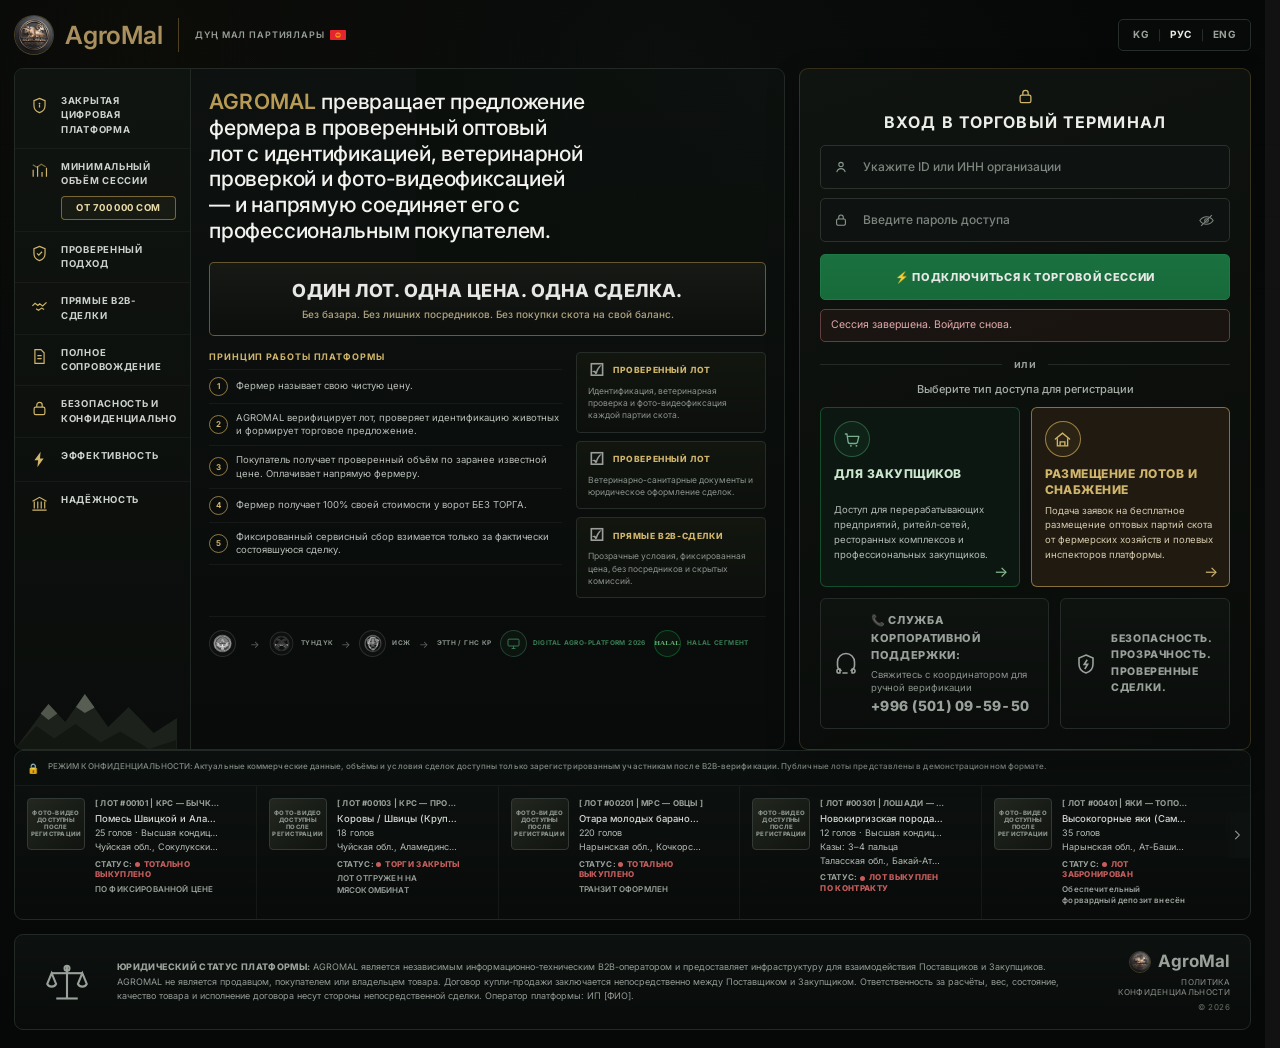
==== commit 0345b166: "Update homepage styles and translations" ====
--- a/admin.html
+++ b/admin.html
@@ -33,7 +33,7 @@
         >
 
         <span class="brand__copy">
-          <b class="brand__name">AGROMAL</b>
+          <b class="brand__name">AGROMAL.kg</b>
 
           <small
             class="brand__tag"
--- a/assets/css/main.css
+++ b/assets/css/main.css
@@ -2244,25 +2244,113 @@
 
 @media (max-width: 767px) {
 
+  .site-header__inner {
+    width: calc(100% - 20px);
+    min-width: 0;
+    max-width: 100%;
+    display: flex;
+    flex-direction: column;
+    align-items: stretch;
+    gap: 10px;
+    padding-top: 10px;
+    padding-bottom: 10px;
+  }
+
+  .site-header__inner--home {
+    width: calc(100% - 20px);
+  }
+
+  .brand {
+    width: 100%;
+    min-width: 0;
+  }
+
   .header-actions {
-    gap: 8px;
-  }
-
-  .header-actions > a.button {
-    width: 82px;
-    min-width: 82px;
-    max-width: 82px;
+    width: 100%;
+    min-width: 0;
+    max-width: 100%;
+    display: grid;
+    grid-template-columns: minmax(0, 1fr) auto minmax(0, 1fr);
+    align-items: center;
+    gap: 6px;
+  }
+
+  .header-actions > a.button,
+  .header-actions > button[data-logout] {
+    width: 100%;
+    min-width: 0;
+    max-width: 100%;
+    height: 36px;
+    min-height: 36px;
+    max-height: 36px;
+    padding: 6px 4px;
+    font-size: 9px;
+    white-space: nowrap;
+    overflow: hidden;
+    text-overflow: ellipsis;
   }
 
   .header-actions .lang-switch {
-    width: 126px;
-    min-width: 126px;
-    max-width: 126px;
-  }
-
-  .header-actions > button[data-logout] {
-    width: 92px;
-    min-width: 92px;
-    max-width: 92px;
-  }
-}
+    width: auto;
+    min-width: 0;
+    max-width: 100%;
+    height: 36px;
+    min-height: 36px;
+    padding: 2px;
+    display: flex;
+    justify-content: center;
+  }
+
+  .header-actions .lang-switch button {
+    width: 32px;
+    min-width: 32px;
+    max-width: 32px;
+    height: 30px;
+    min-height: 30px;
+    max-height: 30px;
+    padding: 3px 1px;
+    font-size: 8px;
+  }
+}
+/* =========================================================
+   MOBILE ADMIN ACTIONS — FIX LEFT OVERFLOW
+   ========================================================= */
+
+@media (max-width: 767px) {
+
+  .admin-table td:last-child {
+    width: 100% !important;
+    min-width: 0 !important;
+    max-width: none !important;
+    padding-left: 0;
+    padding-right: 0;
+  }
+
+  .admin-table .actions-cell {
+    width: 100%;
+    min-width: 0 !important;
+    max-width: 100%;
+    display: flex;
+    align-items: center;
+    justify-content: flex-start;
+    gap: 6px;
+    flex-wrap: wrap;
+    overflow: hidden;
+  }
+
+  .admin-table .actions-cell .button {
+    width: auto;
+    min-width: 0;
+    max-width: 100%;
+    flex: 0 1 auto;
+
+    height: 36px;
+    min-height: 36px;
+    max-height: 36px;
+
+    padding: 6px 9px;
+    white-space: nowrap;
+    overflow: hidden;
+    text-overflow: ellipsis;
+  }
+}
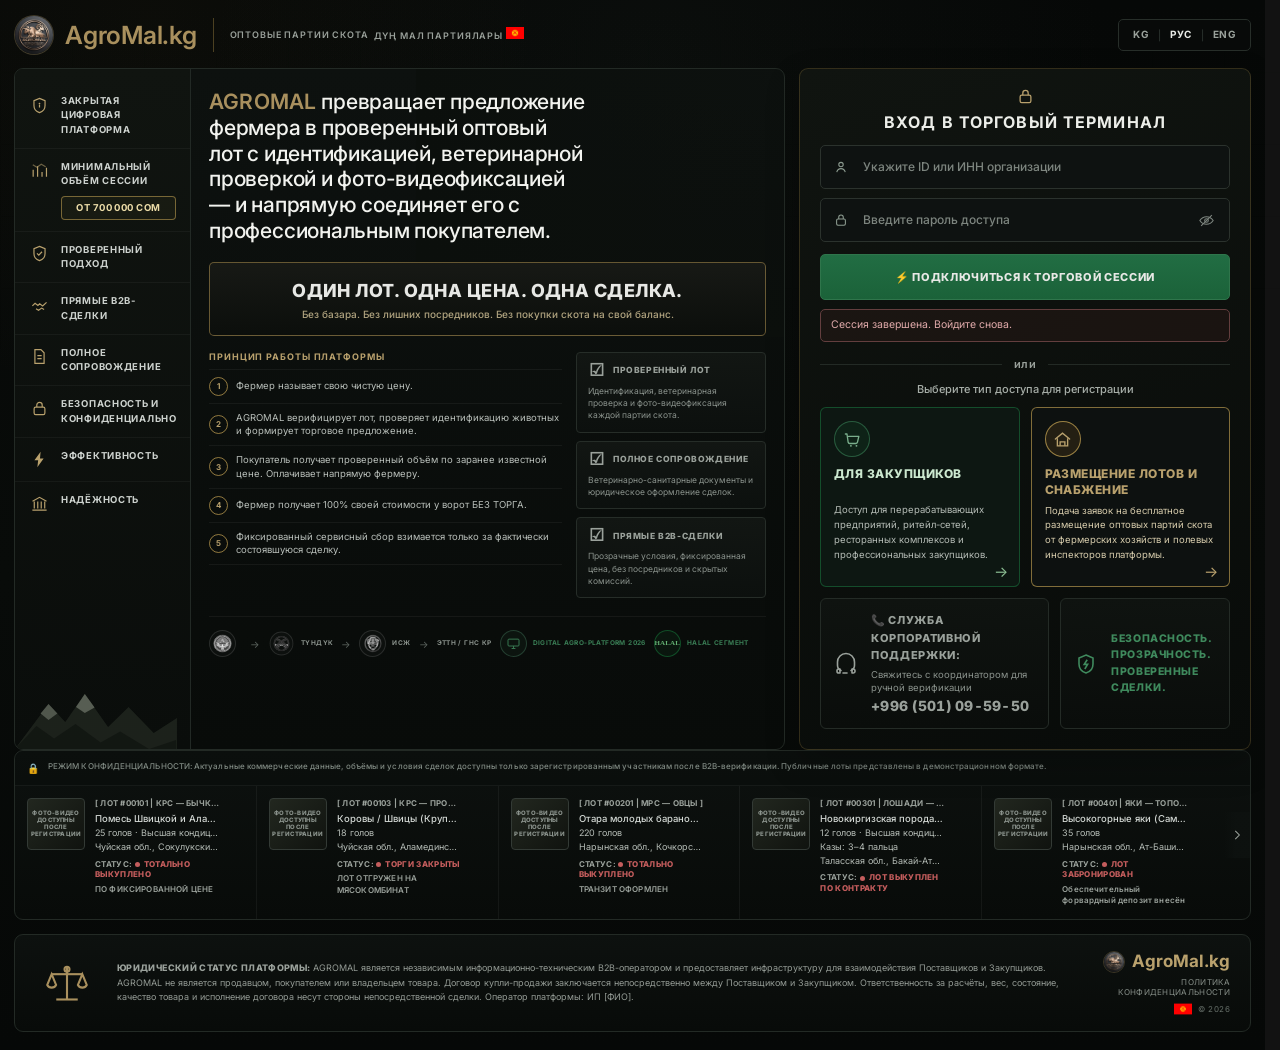
==== commit 18ebea6e: "add lot images storage and dashboard updates" ====
--- a/admin.html
+++ b/admin.html
@@ -237,21 +237,84 @@
 
             </div>
 
-
-            <div class="field">
-
-              <label
-                for="region"
-                data-i18n="region"
-              ></label>
-
-              <input
-                id="region"
-                maxlength="160"
-                required
-              >
-
-            </div>
+            <div class="field field--full">
+
+  <label
+    for="lot-image"
+    data-i18n="lotImage"
+  ></label>
+
+  <input
+    id="lot-image"
+    type="file"
+    accept="image/jpeg,image/png,image/webp"
+  >
+
+  <small
+    class="field__hint"
+    data-i18n="lotImageHint"
+  ></small>
+
+  <div
+    id="lot-image-preview"
+    class="lot-image-preview"
+    hidden
+  ></div>
+
+</div>
+
+            <div class="field">
+
+  <label
+    for="region"
+    data-i18n="region"
+  ></label>
+
+  <select id="region" required>
+
+    <option
+      value=""
+      data-i18n="select"
+    ></option>
+
+    <option
+      value="batken"
+      data-i18n="regionBatken"
+    ></option>
+
+    <option
+      value="jalal_abad"
+      data-i18n="regionJalalAbad"
+    ></option>
+
+    <option
+      value="issyk_kul"
+      data-i18n="regionIssykKul"
+    ></option>
+
+    <option
+      value="naryn"
+      data-i18n="regionNaryn"
+    ></option>
+
+    <option
+      value="osh"
+      data-i18n="regionOsh"
+    ></option>
+
+    <option
+      value="talas"
+      data-i18n="regionTalas"
+    ></option>
+
+    <option
+      value="chuy"
+      data-i18n="regionChuy"
+    ></option>
+
+  </select>
+
+</div>
 
 
             <div class="field">
@@ -293,18 +356,46 @@
 
             <div class="field">
 
-              <label
-                for="price-unit"
-                data-i18n="priceUnit"
-              ></label>
-
-              <input
-                id="price-unit"
-                maxlength="40"
-                required
-              >
-
-            </div>
+  <label
+    for="price-unit"
+    data-i18n="priceUnit"
+  ></label>
+
+  <select id="price-unit" required>
+
+    <option
+      value=""
+      data-i18n="select"
+    ></option>
+
+    <option
+      value="KGS"
+      data-i18n="currencyKgs"
+    ></option>
+
+    <option
+      value="KZT"
+      data-i18n="currencyKzt"
+    ></option>
+
+    <option
+      value="RUB"
+      data-i18n="currencyRub"
+    ></option>
+
+    <option
+      value="EUR"
+      data-i18n="currencyEur"
+    ></option>
+
+    <option
+      value="USD"
+      data-i18n="currencyUsd"
+    ></option>
+
+  </select>
+
+</div>
 
 
             <div class="field field--full">
--- a/assets/css/admin.css
+++ b/assets/css/admin.css
@@ -264,4 +264,27 @@
   body:has(.admin-section) .admin-lots-card .admin-table .actions-cell {
     min-width: 0 !important;
   }
+}
+.field__hint {
+  display: block;
+  color: var(--muted);
+  font-size: 9px;
+  line-height: 1.4;
+}
+
+.lot-image-preview {
+  width: 100%;
+  max-width: 320px;
+  margin-top: 6px;
+  overflow: hidden;
+  border: 1px solid var(--border);
+  border-radius: 6px;
+  background: #111412;
+}
+
+.lot-image-preview img {
+  display: block;
+  width: 100%;
+  height: 180px;
+  object-fit: cover;
 }
